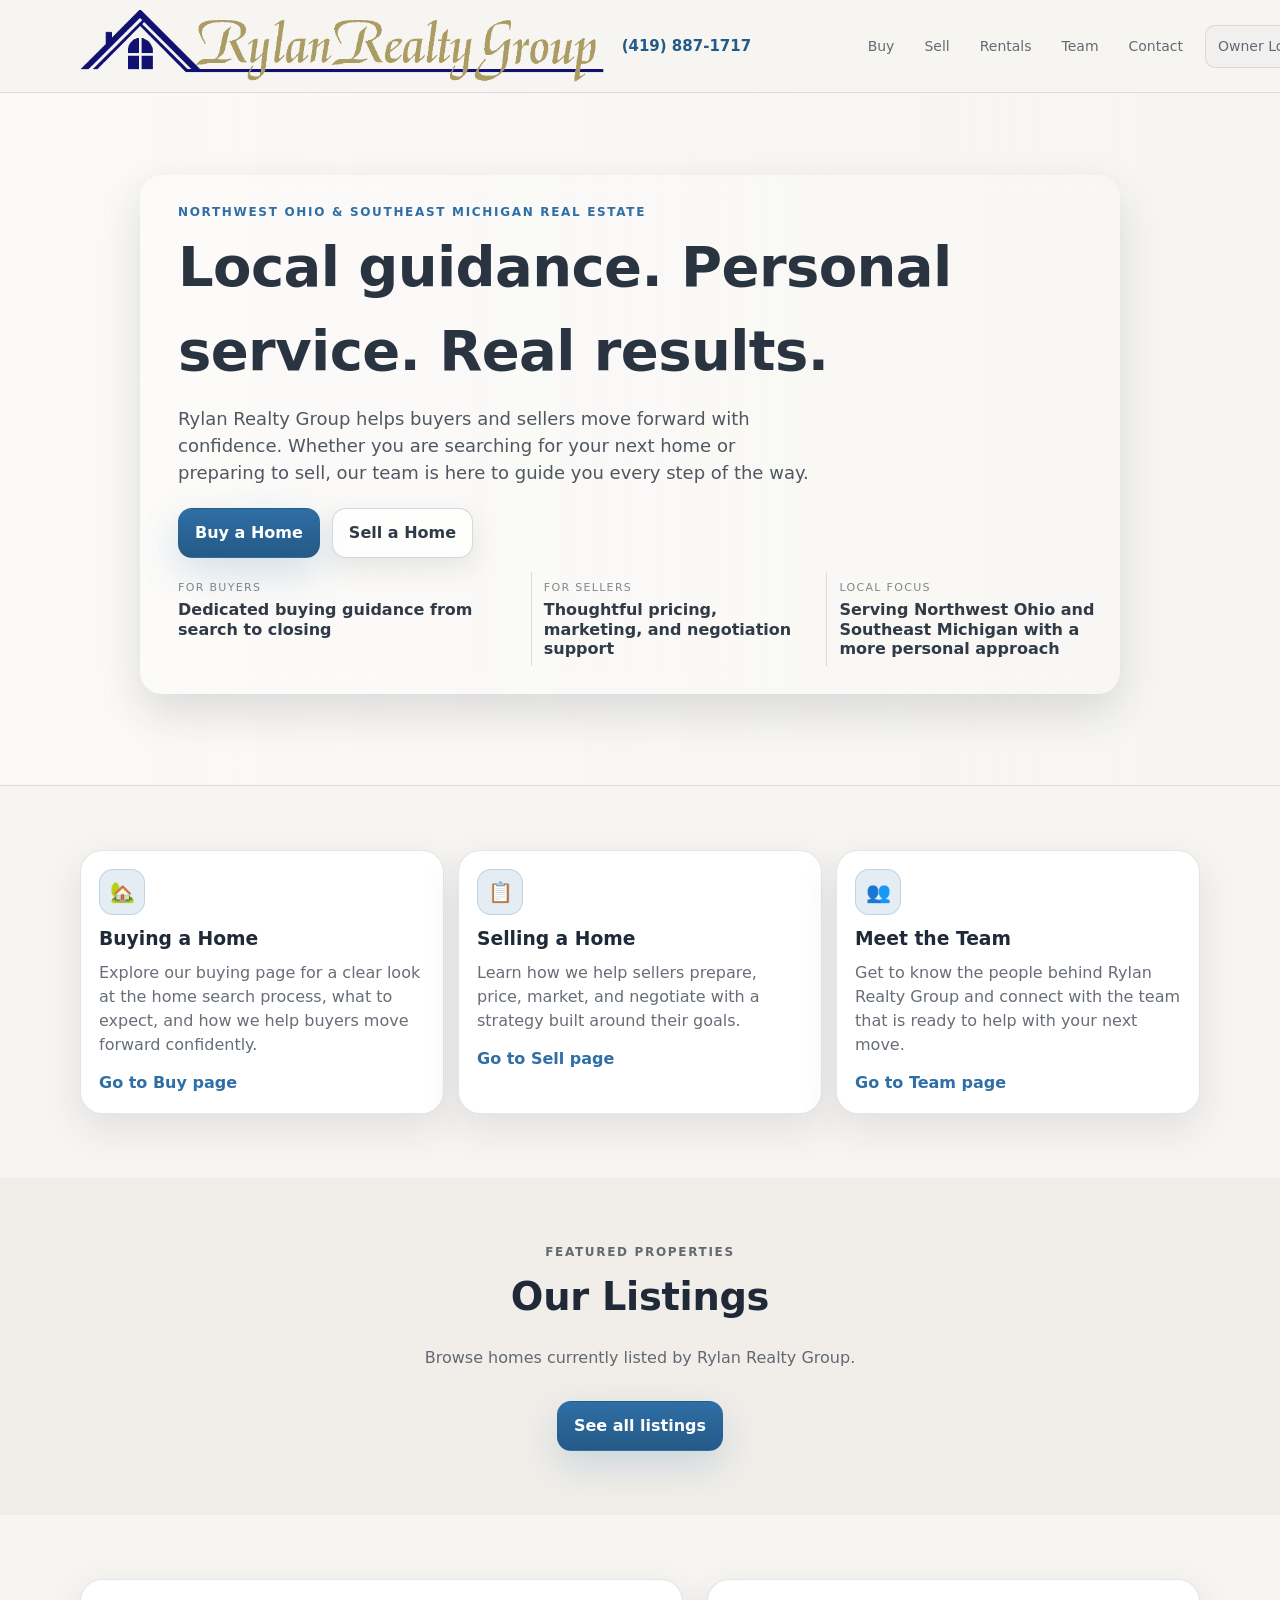
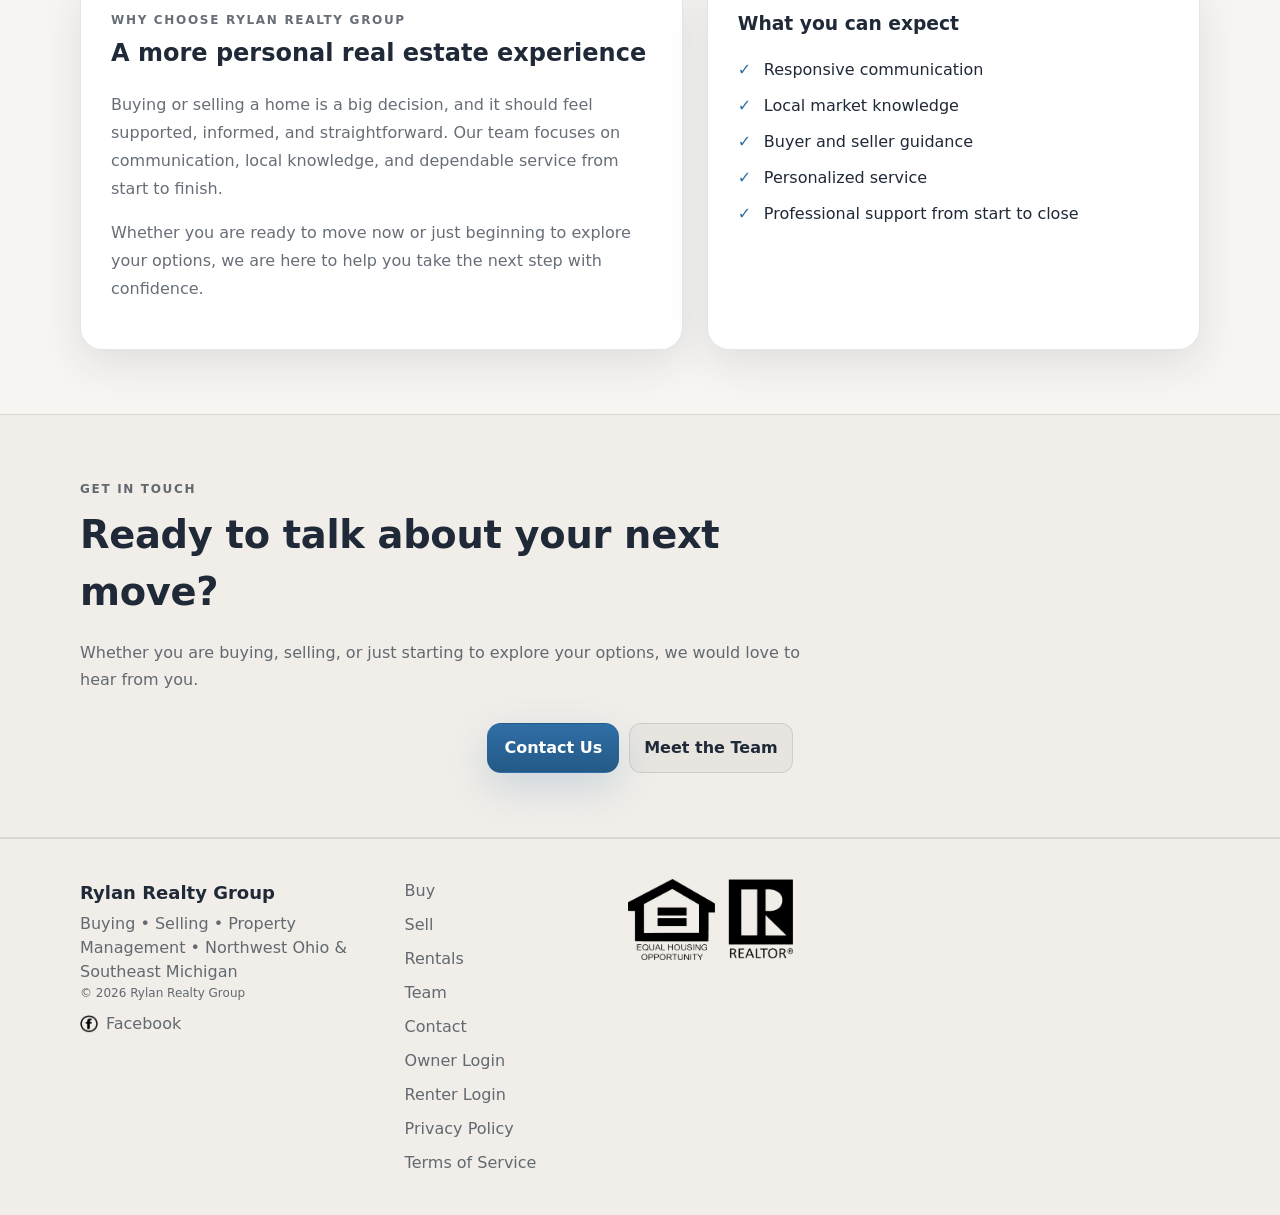
==== index.html @ b9e3d791 "Update index.html" ====
<!DOCTYPE html>
<html lang="en">
<head>
  <meta charset="UTF-8" />
  <meta name="viewport" content="width=device-width, initial-scale=1" />
  <title>Rylan Realty Group</title>
  <meta
  name="description"
  content="Rylan Realty Group helps buyers and sellers across Northwest Ohio and Southeast Michigan with trusted local real estate service."
/>
  <link rel="stylesheet" href="css/styles.css" />
</head>
<body>
  <header class="site-header">
		<div class="container header-inner">
      <a class="brand" href="index.html">
        <img class="brand-logo" src="images/logos/RRG_Logo.png" alt="Rylan Realty Group Logo">
        <div class="header-phone">
          <a href="tel:14198871717">(419) 887-1717</a>
        </div>
      </a>

      <button class="nav-toggle" aria-label="Open menu" aria-expanded="false">
        <span></span>
        <span></span>
        <span></span>
      </button>

      <nav class="site-nav" aria-label="Primary navigation">
        <a href="buy.html" class="nav-link">Buy</a>
        <a href="sell.html" class="nav-link">Sell</a>
        <a href="https://rylan.managebuilding.com/Resident/public/rentals" class="nav-link" target="_blank" rel="noopener">Rentals</a>
        <a href="team.html" class="nav-link">Team</a>
        <a href="contact.html" class="nav-link">Contact</a>
        <a href="https://rylan.managebuilding.com/manager/public/authentication/login?ReturnUrl=%2Fmanager" class="nav-link nav-pill" target="_blank" rel="noopener">Owner Login</a>
        <a href="https://rylan.managebuilding.com/Resident/portal/login" class="nav-link nav-pill" target="_blank" rel="noopener">Tenant Login</a>
      </nav>
    </div>
  </header>

  <main>
    <section class="hero">
      <div class="hero-media"></div>

      <div class="container hero-content">
        <p class="eyebrow">Northwest Ohio & Southeast Michigan Real Estate</p>
        <h1 class="hero-title">Local guidance. Personal service. Real results.</h1>
        <p class="hero-subtitle">
          Rylan Realty Group helps buyers and sellers move forward with confidence.
          Whether you are searching for your next home or preparing to sell, our team
          is here to guide you every step of the way.
        </p>

        <div class="hero-actions">
          <a href="buy.html" class="btn btn-primary">Buy a Home</a>
          <a href="sell.html" class="btn btn-ghost">Sell a Home</a>
        </div>

        <div class="hero-highlights">
          <div class="highlight">
            <div class="highlight-kicker">For Buyers</div>
            <div class="highlight-text">Dedicated buying guidance from search to closing</div>
          </div>

          <div class="highlight">
            <div class="highlight-kicker">For Sellers</div>
            <div class="highlight-text">Thoughtful pricing, marketing, and negotiation support</div>
          </div>

          <div class="highlight">
            <div class="highlight-kicker">Local Focus</div>
            <div class="highlight-text">Serving Northwest Ohio and Southeast Michigan with a more personal approach</div>
          </div>
        </div>
      </div>
    </section>

    <section class="section">
      <div class="container">
        <div class="card-grid card-grid-3 mobile-scroll-row">
          <article class="card">
            <div class="card-icon">🏡</div>
            <h3>Buying a Home</h3>
            <p>
              Explore our buying page for a clear look at the home search process,
              what to expect, and how we help buyers move forward confidently.
            </p>
            <a href="buy.html" class="card-link">Go to Buy page</a>
          </article>

          <article class="card">
            <div class="card-icon">📋</div>
            <h3>Selling a Home</h3>
            <p>
              Learn how we help sellers prepare, price, market, and negotiate with
              a strategy built around their goals.
            </p>
            <a href="sell.html" class="card-link">Go to Sell page</a>
          </article>

          <article class="card">
            <div class="card-icon">👥</div>
            <h3>Meet the Team</h3>
            <p>
              Get to know the people behind Rylan Realty Group and connect with the
              team that is ready to help with your next move.
            </p>
            <a href="team.html" class="card-link">Go to Team page</a>
          </article>
        </div>
      </div>
    </section>

     <section class="our-listings section" id="listings">
    <div class="container">
      <div class="section-heading listings-heading">
        <p class="eyebrow">Featured Properties</p>
        <h2>Our Listings</h2>
        <p class="section-intro">
          Browse homes currently listed by Rylan Realty Group.
        </p>
      </div>

      <div class="idx-listings-shell">
        <script charset="UTF-8"
          type="text/javascript"
          id="idxwidgetsrc-145863"
          src="//rylanrealtygroup.idxbroker.com/idx/widgets/145863">
        </script>
      </div>

      <div class="center">
        <a class="btn btn-primary"
          href="https://rylanrealtygroup.idxbroker.com/i/our-listings"
          target="_blank" rel="noopener">
          See all listings
        </a>
      </div>
    </div>
  </section>

    <section class="section">
      <div class="container">
        <div class="split-section">
          <div class="split-card">
            <p class="eyebrow">Why Choose Rylan Realty Group</p>
            <h2>A more personal real estate experience</h2>
            <p>
              Buying or selling a home is a big decision, and it should feel supported,
              informed, and straightforward. Our team focuses on communication, local
              knowledge, and dependable service from start to finish.
            </p>
            <p>
              Whether you are ready to move now or just beginning to explore your options,
              we are here to help you take the next step with confidence.
            </p>
          </div>

          <div class="split-card">
            <h3>What you can expect</h3>
            <ul class="check-list">
              <li>Responsive communication</li>
              <li>Local market knowledge</li>
              <li>Buyer and seller guidance</li>
              <li>Personalized service</li>
              <li>Professional support from start to close</li>
            </ul>
          </div>
        </div>
      </div>
    </section>

    <section class="section section-alt">
      <div class="container">
        <div class="section-heading">
          <p class="eyebrow">Get in Touch</p>
          <h2>Ready to talk about your next move?</h2>
          <p>
            Whether you are buying, selling, or just starting to explore your options,
            we would love to hear from you.
          </p>
        </div>

        <!--<div class="contact-card"> -->
          <div class="contact-actions">
            <a href="contact.html" class="btn btn-primary">Contact Us</a>
            <a href="team.html" class="btn btn-small">Meet the Team</a>
          </div>
        <!-- </div> -->
      </div>
    </section>
  </main>

   <footer class="site-footer">
    <div class="container footer-grid">
      <div>
        <div class="footer-brand">Rylan Realty Group</div>
        <div class="muted">Buying • Selling • Property Management • Northwest Ohio & Southeast Michigan</div>
        <div class="muted tiny">© <span id="year"></span> Rylan Realty Group</div>

        <a class="footer-social" href="https://www.facebook.com/rylanrealty" target="_blank" rel="noopener" aria-label="Visit us on Facebook">
          <img class="fb-icon" src="images/logos/fbook.png" alt="" aria-hidden="true">Facebook
        </a>
      </div>

      <div class="footer-links">
        <a href="buy.html">Buy</a>
        <a href="sell.html">Sell</a>
        <a href="https://rylan.managebuilding.com/Resident/public/rentals" target="_blank" rel="noopener">Rentals</a>
        <a href="team.html">Team</a>
        <a href="contact.html">Contact</a>
        <a href="https://rylan.managebuilding.com/manager/public/authentication/login?ReturnUrl=%2Fmanager" target="_blank" rel="noopener">Owner Login</a>
        <a href="https://rylan.managebuilding.com/Resident/portal/login" target="_blank" rel="noopener">Renter Login</a>
        <a href="privacy-policy.html">Privacy Policy</a>
        <a href="terms.html">Terms of Service</a>
      </div>

      <div class="footer-logos">
        <img src="images/logos/realtor_equalhousing_logo.png" alt="REALTOR® and Equal Housing Opportunity logos">
      </div>
    </div>
  </footer>

  <script src="js/script.js"></script>
</body>
</html>
---- css/styles.css ----
:root {
  --bg: #F7F5F2;
  --surface: #FFFFFF;
  --surface-2: #F1EEE9;
  --text: #1F2937;
  --muted: rgba(31, 41, 55, 0.68);
  --line: rgba(31, 41, 55, 0.12);

  --accent: #2F6EA6;
  --accent-2: #245A86;

  --shadow: 0 14px 40px rgba(31, 41, 55, 0.10);
  --radius: 16px;
  --radius-lg: 22px;
}

* {
  box-sizing: border-box;
}

html,
body {
  height: 100%;
}

body {
  margin: 0;
  font-family: system-ui, -apple-system, Segoe UI, Roboto, Arial, sans-serif;
  background: var(--bg);
  color: var(--text);
  line-height: 1.5;
  padding-top: 84px;
}

img {
  max-width: 100%;
  display: block;
}

a {
  color: inherit;
  text-decoration: none;
}

.container {
  width: min(1120px, calc(100% - 40px));
  margin: 0 auto;
}

.center {
  display: flex;
  justify-content: center;
  margin-top: 18px;
}

.muted {
  color: var(--muted);
}

.tiny {
  font-size: 12px;
}

/* =========================
   Header
========================= */
.site-header {
  position: fixed;
  top: 0;
  left: 0;
  right: 0;
  z-index: 1500;
  background: rgba(247, 245, 242, 0.92);
  backdrop-filter: blur(10px);
  border-bottom: 1px solid var(--line);
}

.header-inner {
  display: flex;
  align-items: center;
  justify-content: space-between;
  gap: 18px;
  padding: 10px 0;
}

.brand {
  display: flex;
  flex-direction: column;
  align-items: flex-start;
  gap: 6px;
  min-width: 220px;
  flex: 0 0 auto;
}

.brand-logo {
  height: 72px;
  width: auto;
  max-width: 100%;
  object-fit: contain;
}

.header-phone {
  font-size: 15px;
  font-weight: 800;
  line-height: 1.1;
}

.header-phone a {
  color: var(--accent-2);
  text-decoration: none;
  white-space: nowrap;
}

.header-phone a:hover {
  text-decoration: underline;
}

.site-nav {
  margin-left: auto;
  display: flex;
  align-items: center;
  justify-content: flex-end;
  gap: 14px;
  flex: 1 1 auto;
}

.nav-link {
  font-size: 14px;
  color: var(--muted);
  padding: 10px 8px;
  border-radius: 10px;
  transition: background 140ms ease, color 140ms ease, border-color 140ms ease;
  white-space: nowrap;
}

.nav-link:hover {
  background: rgba(31, 41, 55, 0.06);
  color: var(--text);
}

.nav-link.is-active {
  color: var(--text);
  background: rgba(31, 41, 55, 0.06);
}

.nav-pill {
  border: 1px solid var(--line);
  padding: 10px 12px;
  background: rgba(31, 41, 55, 0.02);
}

.nav-pill:hover {
  border-color: rgba(31, 41, 55, 0.18);
}

.nav-toggle {
  display: none;
  width: 42px;
  height: 42px;
  border: none;
  border-radius: 10px;
  background: rgba(31, 41, 55, 0.06);
  cursor: pointer;
  align-items: center;
  justify-content: center;
  flex-direction: column;
  gap: 4px;
  transition: background 0.15s ease;
  flex: 0 0 auto;
}

.nav-toggle:hover {
  background: rgba(31, 41, 55, 0.10);
}

.nav-toggle span {
  width: 18px;
  height: 2px;
  background: var(--text);
  border-radius: 2px;
  display: block;
  transition: transform 0.25s ease, opacity 0.2s ease;
}

.nav-toggle.active span:nth-child(1) {
  transform: translateY(6px) rotate(45deg);
}

.nav-toggle.active span:nth-child(2) {
  opacity: 0;
}

.nav-toggle.active span:nth-child(3) {
  transform: translateY(-6px) rotate(-45deg);
}

/* =========================
   Hero - Home
========================= */
.hero {
  position: relative;
  min-height: 78vh;
  display: grid;
  place-items: center;
  overflow: hidden;
  border-bottom: 1px solid var(--line);
}

.hero-media {
  position: absolute;
  inset: 0;
  background:
    linear-gradient(
      90deg,
      rgba(247, 245, 242, 0.65) 0%,
      rgba(247, 245, 242, 0.35) 40%,
      rgba(247, 245, 242, 0.12) 75%,
      rgba(247, 245, 242, 0.06) 100%
    ),
    url("../images/misc/hero-home.jpg");
  background-size: cover;
  background-position: center;
  transform: scale(1.02);
  filter: saturate(1) contrast(1.06);
}

.hero-content {
  position: relative;
  width: min(980px, 100%);
  padding: 72px 0;
}

.hero-content::before {
  content: "";
  position: absolute;
  left: -10px;
  top: 44px;
  bottom: 44px;
  width: min(980px, 92vw);
  border-radius: 22px;
  background: linear-gradient(
    90deg,
    rgba(255, 255, 255, 0.32) 0%,
    rgba(255, 255, 255, 0.25) 55%,
    rgba(255, 255, 255, 0.18) 100%
  );
  box-shadow: 0 18px 44px rgba(31, 41, 55, 0.14);
  backdrop-filter: blur(10px);
  z-index: 0;
}

.hero-content > * {
  position: relative;
  z-index: 1;
  padding-left: 28px;
  padding-right: 18px;
}

.hero-title {
  margin: 0 0 12px;
  letter-spacing: -0.6px;
  font-size: clamp(34px, 4.4vw, 56px);
  color: rgba(31, 41, 55, 0.95);
}

.hero-subtitle {
  margin: 0 0 22px;
  color: rgba(31, 41, 55, 0.78);
  font-size: 18px;
  max-width: 60ch;
}

.hero-actions {
  display: flex;
  gap: 12px;
  flex-wrap: wrap;
  margin-bottom: 14px;
}

.hero-highlights {
  display: grid;
  grid-template-columns: 1.2fr 1fr 1fr;
  gap: 10px;
  margin-top: 10px;
  padding-left: 28px;
  padding-right: 18px;
}

.highlight {
  padding: 8px 0;
  border-left: 1px solid rgba(31, 41, 55, 0.14);
  padding-left: 12px;
}

.hero-highlights .highlight:first-child {
  border-left: none;
  padding-left: 0;
}

.highlight-kicker {
  font-size: 11px;
  color: rgba(31, 41, 55, 0.55);
  text-transform: uppercase;
  letter-spacing: 0.12em;
  margin-bottom: 4px;
}

.highlight-text {
  font-weight: 800;
  color: rgba(31, 41, 55, 0.92);
  line-height: 1.2;
  white-space: normal;
  word-break: break-word;
}

/* =========================
   Sections
========================= */
.section {
  padding: 64px 0;
}

.section-alt {
  background: var(--surface-2);
  border-top: 1px solid var(--line);
  border-bottom: 1px solid var(--line);
}

.section-head,
.section-heading {
  display: grid;
  gap: 6px;
  margin-bottom: 22px;
}

.section-head h2,
.section-heading h2 {
  margin: 0;
  font-size: 28px;
  letter-spacing: -0.3px;
}

.section-head p,
.section-heading p {
  margin: 0;
  color: var(--muted);
}

.eyebrow {
  margin: 0 0 4px;
  font-size: 12px;
  font-weight: 800;
  letter-spacing: 0.14em;
  text-transform: uppercase;
  color: var(--accent);
}

/* =========================
   Buttons
========================= */
.btn {
  display: inline-flex;
  align-items: center;
  justify-content: center;
  gap: 10px;
  padding: 12px 16px;
  border-radius: 14px;
  border: 1px solid transparent;
  font-weight: 650;
  cursor: pointer;
  transition: transform 140ms ease, background 140ms ease, border-color 140ms ease;
}

.btn:hover {
  transform: translateY(-1px);
}

.btn-primary {
  background: linear-gradient(180deg, var(--accent), var(--accent-2));
  color: #fff;
  box-shadow: 0 14px 40px rgba(47, 110, 166, 0.20);
}

.btn-ghost {
  background: rgba(255, 255, 255, 0.72);
  border: 1px solid rgba(31, 41, 55, 0.18);
  color: rgba(31, 41, 55, 0.92);
  box-shadow: 0 10px 28px rgba(31, 41, 55, 0.10);
  backdrop-filter: blur(6px);
}

.btn-ghost:hover {
  background: rgba(255, 255, 255, 0.86);
  border-color: rgba(31, 41, 55, 0.22);
}

.btn-small {
  padding: 10px 14px;
  border-radius: 12px;
  background: rgba(31, 41, 55, 0.04);
  border: 1px solid var(--line);
  color: var(--text);
}

.btn-small:hover {
  background: rgba(31, 41, 55, 0.06);
}

.btn-icon img {
  width: 18px;
  height: 18px;
}

/* =========================
   Common Surfaces
========================= */
.card,
.tile,
.contact-card,
.page-hero-card,
.info-card,
.split-card,
.faq-card,
.cta-card,
.contact-panel,
.team-card-large,
.team-row,
.testimonial {
  background: var(--surface);
  border: 1px solid var(--line);
  box-shadow: var(--shadow);
  border-radius: var(--radius-lg);
}

.card,
.contact-card {
  padding: 18px;
}

.tile {
  overflow: hidden;
}

/* =========================
   Standard Cards
========================= */
.card-grid {
  display: grid;
  grid-template-columns: repeat(3, minmax(0, 1fr));
  gap: 14px;
}

.card-grid-3 {
  grid-template-columns: repeat(3, minmax(0, 1fr));
}

.card-icon {
  width: 46px;
  height: 46px;
  display: grid;
  place-items: center;
  border-radius: 14px;
  background: rgba(47, 110, 166, 0.12);
  border: 1px solid rgba(47, 110, 166, 0.20);
  margin-bottom: 10px;
  font-size: 20px;
}

.card h3 {
  margin: 0 0 8px;
}

.card p {
  margin: 0 0 14px;
  color: var(--muted);
}

.card-link {
  color: var(--accent);
  font-weight: 700;
}

/* =========================
   Testimonials
========================= */
.testimonial-grid {
  display: grid;
  grid-template-columns: repeat(3, minmax(0, 1fr));
  gap: 14px;
}

.testimonial {
  padding: 16px;
}

.testimonial-stars {
  font-weight: 800;
  letter-spacing: 1px;
  color: var(--accent);
  margin-bottom: 8px;
}

.testimonial-quote {
  margin: 0 0 12px;
  font-size: 15px;
  color: var(--text);
  line-height: 1.55;
}

.testimonial-meta {
  display: grid;
  gap: 2px;
}

.testimonial-name {
  font-weight: 750;
}

.testimonial-muted {
  color: var(--muted);
  font-size: 13px;
}

.zillow-links {
  display: flex;
  gap: 12px;
  flex-wrap: wrap;
  justify-content: center;
}

/* =========================
   Listings Section
========================= */
.our-listings {
  background: var(--surface-2);
}

.listings-heading {
  text-align: center;
  max-width: 760px;
  margin: 0 auto 2rem;
}

.listings-heading .section-intro {
  color: var(--muted);
}

.idx-listings-shell {
  padding: 0;
  margin: 0;
  background: transparent;
  border: 0;
  box-shadow: none;
}

.our-listings .center {
  margin-top: 22px;
}

/* =========================
   Inner Page Hero
========================= */
.page-hero {
  padding: 72px 0 56px;
  background:
    radial-gradient(circle at top left, rgba(47, 110, 166, 0.10), transparent 38%),
    linear-gradient(180deg, #ffffff 0%, #f7f5f2 100%);
  border-bottom: 1px solid var(--line);
}

.page-hero-inner {
  max-width: 760px;
}

.page-hero-grid {
  display: grid;
  grid-template-columns: 1.5fr 1fr;
  gap: 28px;
  align-items: center;
}

.page-hero-copy h1,
.page-hero h1 {
  margin: 0 0 18px;
  font-size: clamp(2rem, 4vw, 3.3rem);
  line-height: 1.08;
  color: var(--text);
  letter-spacing: -0.5px;
}

.page-intro,
.page-hero p {
  margin: 0;
  max-width: 700px;
  color: var(--muted);
  font-size: 1.05rem;
  line-height: 1.75;
}

.page-hero-card {
  padding: 28px;
}

.page-hero-card h2 {
  margin-top: 0;
  margin-bottom: 12px;
}

/* =========================
   Shared Content Blocks
========================= */
.check-list {
  list-style: none;
  padding: 0;
  margin: 20px 0 0;
}

.check-list li {
  position: relative;
  padding-left: 26px;
  margin-bottom: 12px;
  color: var(--text);
}

.check-list li::before {
  content: "✓";
  position: absolute;
  left: 0;
  top: 0;
  color: var(--accent);
  font-weight: 700;
}

.section-heading {
  max-width: 760px;
  margin-bottom: 30px;
}

.section-heading h2 {
  margin: 0 0 12px;
  font-size: clamp(1.75rem, 3vw, 2.4rem);
}

.section-heading p {
  margin: 0;
  color: var(--muted);
  line-height: 1.7;
}

.info-grid.four-up {
  display: grid;
  grid-template-columns: repeat(4, 1fr);
  gap: 22px;
}

.info-card {
  padding: 26px 22px;
}

.info-number {
  width: 42px;
  height: 42px;
  border-radius: 999px;
  display: inline-flex;
  align-items: center;
  justify-content: center;
  margin-bottom: 14px;
  background: rgba(47, 110, 166, 0.10);
  color: var(--accent);
  font-weight: 700;
}

.info-card h3 {
  margin: 0 0 10px;
}

.info-card p {
  margin: 0;
  color: var(--muted);
  line-height: 1.7;
}

.split-section {
  display: grid;
  grid-template-columns: 1.1fr 0.9fr;
  gap: 24px;
}

.split-card {
  padding: 30px;
}

.split-card h2,
.split-card h3 {
  margin-top: 0;
}

.split-card p {
  color: var(--muted);
  line-height: 1.75;
}

.faq-grid {
  display: grid;
  grid-template-columns: repeat(3, 1fr);
  gap: 22px;
}

.faq-card {
  padding: 24px;
}

.faq-card h3 {
  margin-top: 0;
  margin-bottom: 10px;
}

.faq-card p {
  margin: 0;
  color: var(--muted);
  line-height: 1.7;
}

.cta-section {
  padding: 64px 0;
}

.cta-card {
  padding: 32px 40px;
  display: flex;
  align-items: center;
  justify-content: space-between;
  gap: 20px;
  max-width: 960px;
  margin: 0 auto;
}

.cta-card h2 {
  margin: 0 0 10px;
}

.cta-card p {
  margin: 0;
  color: var(--muted);
  line-height: 1.7;
}

/* =========================
   Team
========================= */
.team-list {
  display: grid;
  gap: 14px;
}

.team-row {
  display: grid;
  grid-template-columns: 140px 1fr;
  gap: 14px;
  overflow: hidden;
}

.team-photo {
  height: 140px;
  background-size: cover;
  background-position: center;
}

.team-info {
  padding: 16px;
  display: grid;
  align-content: center;
  gap: 6px;
}

.team-name {
  margin: 0;
  font-size: 18px;
}

.team-role {
  color: var(--muted);
  font-size: 14px;
}

.team-actions {
  display: flex;
  gap: 10px;
  flex-wrap: wrap;
  margin-top: 8px;
}

/* Team Page */
.team-page-grid {
  display: grid;
  gap: 18px;
}

.team-card-large {
  display: grid;
  grid-template-columns: 280px 1fr;
  gap: 0;
  overflow: hidden;
}

.team-card-photo {
  min-height: 320px;
  background-size: cover;
  background-position: center;
}

.team-card-content {
  padding: 24px;
  display: grid;
  align-content: center;
  gap: 10px;
}

.team-card-name {
  margin: 0;
  font-size: 28px;
  letter-spacing: -0.3px;
}

.team-card-role {
  color: var(--accent);
  font-weight: 700;
}

.team-card-bio {
  color: var(--muted);
  max-width: 65ch;
}

.team-card-actions {
  display: flex;
  gap: 10px;
  flex-wrap: wrap;
  margin-top: 8px;
}

.team-extra-grid {
  display: grid;
  grid-template-columns: repeat(2, minmax(0, 1fr));
  gap: 14px;
  margin-top: 14px;
}

/* =========================
   Contact
========================= */
.contact-grid {
  display: grid;
  grid-template-columns: 1.2fr 0.8fr;
  gap: 14px;
}

label {
  display: grid;
  gap: 6px;
  margin-bottom: 12px;
  color: var(--muted);
}

input,
textarea {
  width: 100%;
  border-radius: 14px;
  border: 1px solid var(--line);
  background: rgba(31, 41, 55, 0.03);
  color: var(--text);
  padding: 12px;
  outline: none;
  font: inherit;
}

input:focus,
textarea:focus {
  border-color: rgba(47, 110, 166, 0.55);
}

.office {
  margin-top: 16px;
  padding-top: 12px;
  border-top: 1px solid var(--line);
}

.office-grid {
  display: grid;
  grid-template-columns: 1fr 1fr;
  gap: 14px;
  margin-top: 12px;
}

.office-mini {
  border: 1px solid var(--line);
  border-radius: 14px;
  padding: 14px;
  background: rgba(31, 41, 55, 0.02);
}

.contact-actions {
  display: flex;
  gap: 10px;
  flex-wrap: wrap;
  justify-content: center;
  margin-top: 14px;
}

.contact-card {
  text-align: center;
}

/* Contact Page */
.contact-page-grid {
  display: grid;
  grid-template-columns: 1.05fr 0.95fr;
  gap: 18px;
}

.contact-panel {
  padding: 20px;
}

.contact-panel h3 {
  margin-top: 0;
}

.contact-methods {
  display: grid;
  gap: 12px;
  margin-top: 14px;
}

.contact-method {
  padding: 14px;
  border: 1px solid var(--line);
  border-radius: 14px;
  background: rgba(31, 41, 55, 0.02);
}

.contact-method strong {
  display: block;
  margin-bottom: 4px;
}

.hours-list {
  display: grid;
  gap: 8px;
  margin-top: 12px;
}

.contact-form-note {
  margin-top: 10px;
}

/* Office cards with map */
.office-mini.office-with-map {
  display: grid;
  grid-template-columns: 1fr 250px;
  gap: 18px;
  align-items: start;
}

.office-copy {
  display: flex;
  flex-direction: column;
  gap: 6px;
}

.office-map {
  width: 100%;
  height: 160px;
  border: 1px solid var(--line);
  border-radius: 16px;
  overflow: hidden;
  background: rgba(31, 41, 55, 0.03);
}

.office-map iframe {
  width: 100%;
  height: 100%;
  border: 0;
  display: block;
}

/* =========================
   Footer
========================= */
.site-footer {
  padding: 40px 0;
  background: var(--surface-2);
  border-top: 1px solid var(--line);
}

.footer-grid {
  display: grid;
  grid-template-columns: 1.6fr 1fr 1fr 0.9fr 0.95fr;
  gap: 24px;
  align-items: start;
}

.footer-brand {
  font-size: 18px;
  font-weight: 800;
  margin-bottom: 6px;
}

.footer-links {
  display: grid;
  gap: 10px;
  color: var(--muted);
}

.footer-links a:hover {
  color: var(--text);
}

.footer-legal {
  display: grid;
  gap: 10px;
}

.footer-legal a {
  font-size: 13px;
}

.footer-social {
  display: inline-flex;
  align-items: center;
  gap: 8px;
  margin-top: 10px;
  color: var(--muted);
}

.footer-social:hover {
  color: var(--text);
}

.fb-icon {
  width: 18px;
  height: 18px;
}

.footer-logos {
  display: flex;
  align-items: flex-start;
  justify-content: center;
}

.footer-logos img {
  width: 165px;
  height: auto;
  display: block;
}

/* =========================
   Mobile Swipe Rows
========================= */
.mobile-scroll-row {
  min-width: 0;
}

@media (max-width: 720px) {
  .mobile-scroll-row {
    display: flex !important;
    gap: 14px !important;
    overflow-x: auto;
    overflow-y: hidden;
    padding: 4px 2px 10px;
    scroll-snap-type: x mandatory;
    -webkit-overflow-scrolling: touch;
  }

  .mobile-scroll-row > * {
    flex: 0 0 86%;
    min-width: 86%;
    scroll-snap-align: start;
  }

  .mobile-scroll-row::-webkit-scrollbar {
    height: 8px;
  }

  .mobile-scroll-row::-webkit-scrollbar-thumb {
    background: rgba(31, 41, 55, 0.18);
    border-radius: 999px;
  }

  .mobile-scroll-row .team-row {
    grid-template-columns: 1fr;
  }

  .mobile-scroll-row .team-photo {
    height: 220px;
  }
}

/* =========================
   Responsive
========================= */
@media (max-width: 1000px) {
  .page-hero-grid,
  .split-section,
  .info-grid.four-up,
  .faq-grid {
    grid-template-columns: 1fr 1fr;
  }

  .cta-card {
    flex-direction: column;
    align-items: flex-start;
  }
}

@media (max-width: 980px) {
  .card-grid,
  .card-grid-3,
  .testimonial-grid,
  .office-grid,
  .team-extra-grid,
  .team-card-large,
  .contact-page-grid,
  .contact-grid {
    grid-template-columns: 1fr;
  }
}

@media (max-width: 860px) {
  body {
    padding-top: 96px;
  }

  .header-inner {
    padding: 10px 0;
    gap: 10px;
  }

  .brand {
    min-width: 0;
    max-width: calc(100% - 60px);
    gap: 4px;
  }

  .brand-logo {
    height: 54px;
    max-width: 240px;
  }

  .header-phone {
    font-size: 13px;
    max-width: 100%;
  }

  .header-phone a {
    display: inline-block;
    max-width: 100%;
    overflow: hidden;
    text-overflow: ellipsis;
    white-space: nowrap;
  }

  .nav-toggle {
    display: inline-flex;
  }

  .site-nav {
    position: fixed;
    top: 96px;
    left: 12px;
    right: 12px;
    display: none;
    flex-direction: column;
    gap: 8px;
    padding: 14px;
    border-radius: 18px;
    border: 1px solid var(--line);
    background: rgba(247, 245, 242, 0.98);
    box-shadow: 0 22px 60px rgba(31, 41, 55, 0.18);
    max-height: calc(100vh - 120px);
    overflow: auto;
    z-index: 4000;
  }

  .site-nav.open {
    display: flex;
  }

  .nav-link,
  .nav-pill {
    width: 100%;
    white-space: normal;
  }

  .nav-link {
    padding: 12px;
  }
}

@media (max-width: 720px) {
  .hero-content {
    padding: 36px 0 48px;
  }

  .hero-content::before {
    left: -6px;
    right: -6px;
    width: auto;
    top: 20px;
    bottom: 20px;
    border-radius: 20px;
  }

  .hero-highlights {
    grid-template-columns: 1fr;
    padding-left: 28px;
    padding-right: 18px;
  }

  .highlight {
    border-left: none;
    padding-left: 0;
    padding-top: 10px;
    border-top: 1px solid rgba(31, 41, 55, 0.14);
  }

  .hero-highlights .highlight:first-child {
    border-top: none;
    padding-top: 0;
  }

  .team-card-photo {
    min-height: 260px;
  }

  .team-card-content {
    padding: 18px;
  }

  .office-mini.office-with-map {
    grid-template-columns: 1fr;
  }

  .office-map {
    height: 220px;
  }

  .footer-grid {
    grid-template-columns: 1fr;
    gap: 26px;
  }

  .footer-links {
    grid-template-columns: 1fr 1fr;
    gap: 12px 20px;
  }

  .footer-legal {
    display: flex;
    justify-content: center;
    gap: 20px;
    flex-wrap: wrap;
    margin-top: 4px;
  }

  .footer-logos {
    justify-content: center;
    margin-top: 6px;
  }

  .footer-logos img {
    width: 130px;
  }
}

@media (max-width: 700px) {
  .page-hero,
  .section {
    padding-top: 56px;
    padding-bottom: 40px;
  }

  .page-hero-grid,
  .split-section,
  .info-grid.four-up,
  .faq-grid {
    grid-template-columns: 1fr;
  }

  .page-hero-card,
  .info-card,
  .split-card,
  .faq-card,
  .cta-card {
    padding: 22px;
  }
}

@media (max-width: 640px) {
  .listings-heading {
    margin-bottom: 1.5rem;
  }
}

@media (max-width: 420px) {
  .brand-logo {
    max-width: 210px;
  }
}

.form-status {
  margin-top: 14px;
  font-size: 0.95rem;
  line-height: 1.5;
}

.form-status.is-success {
  color: #166534;
}

.form-status.is-error {
  color: #b91c1c;
}
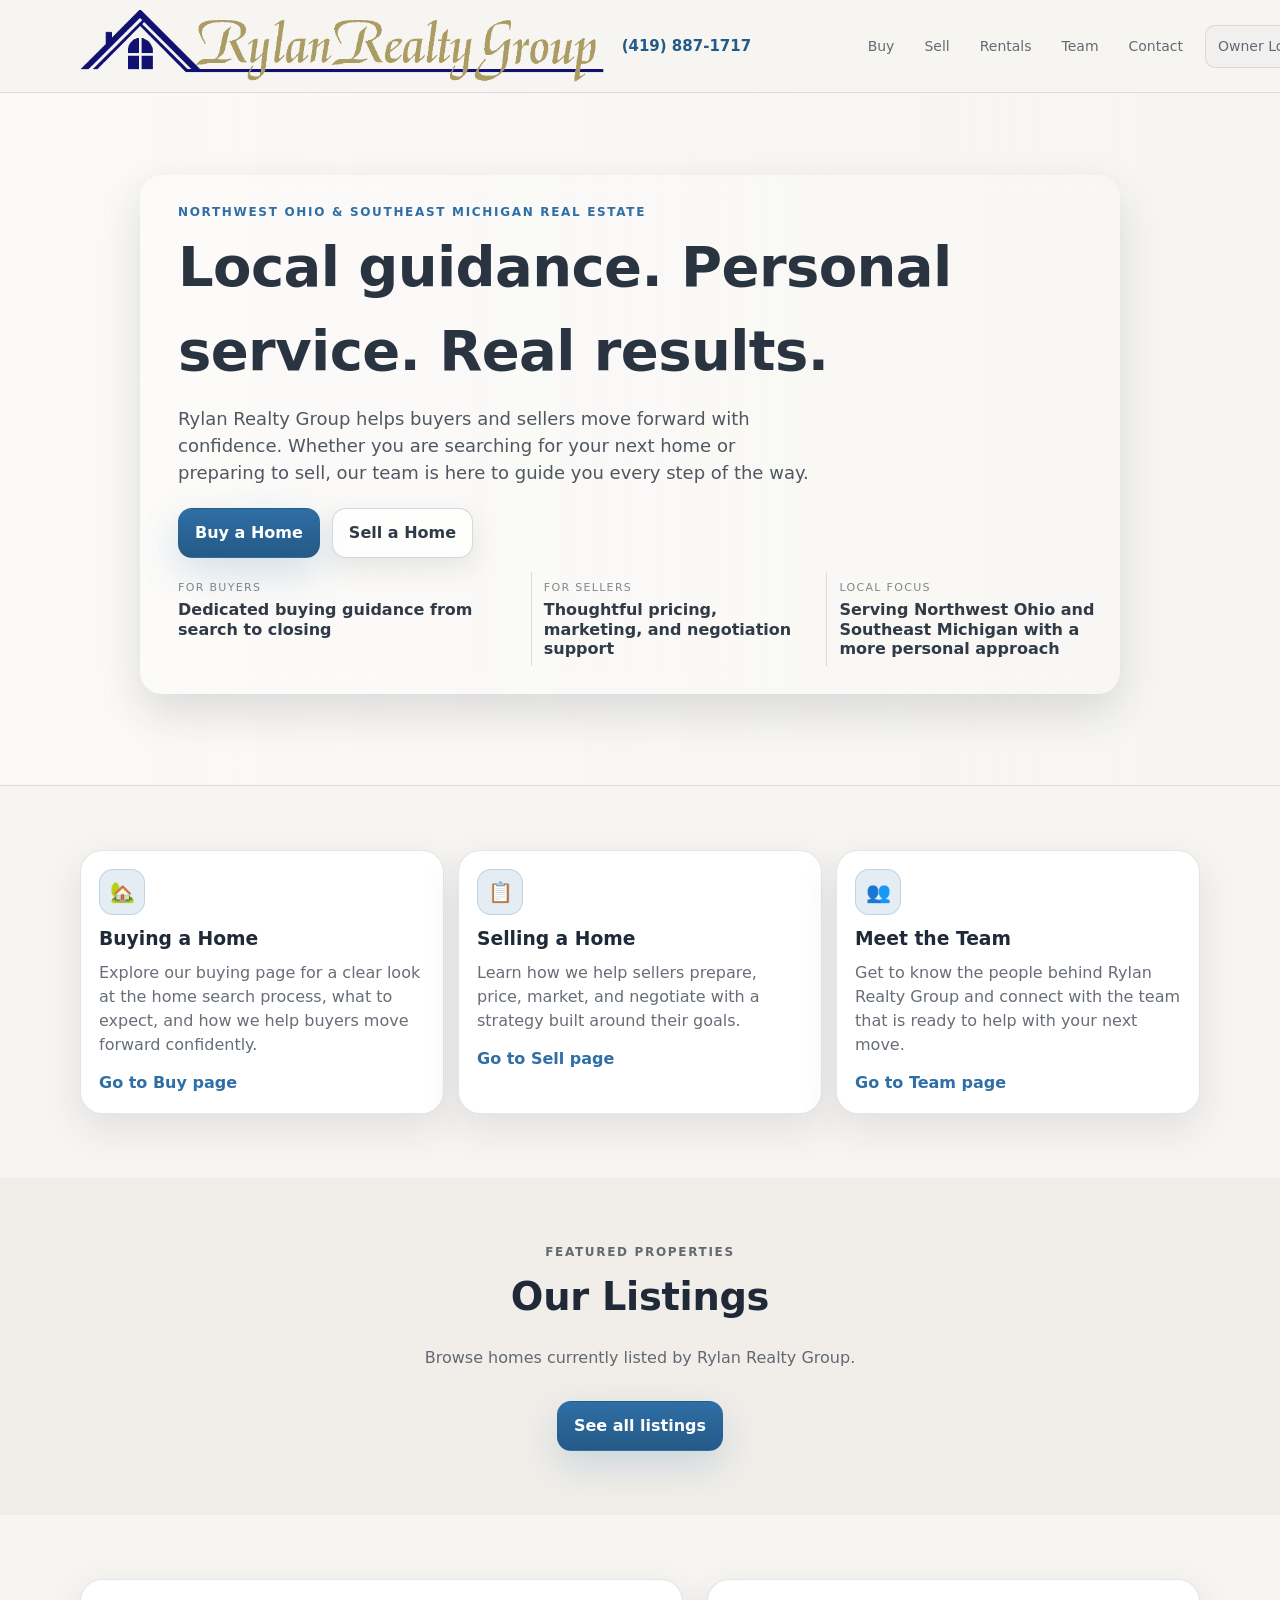
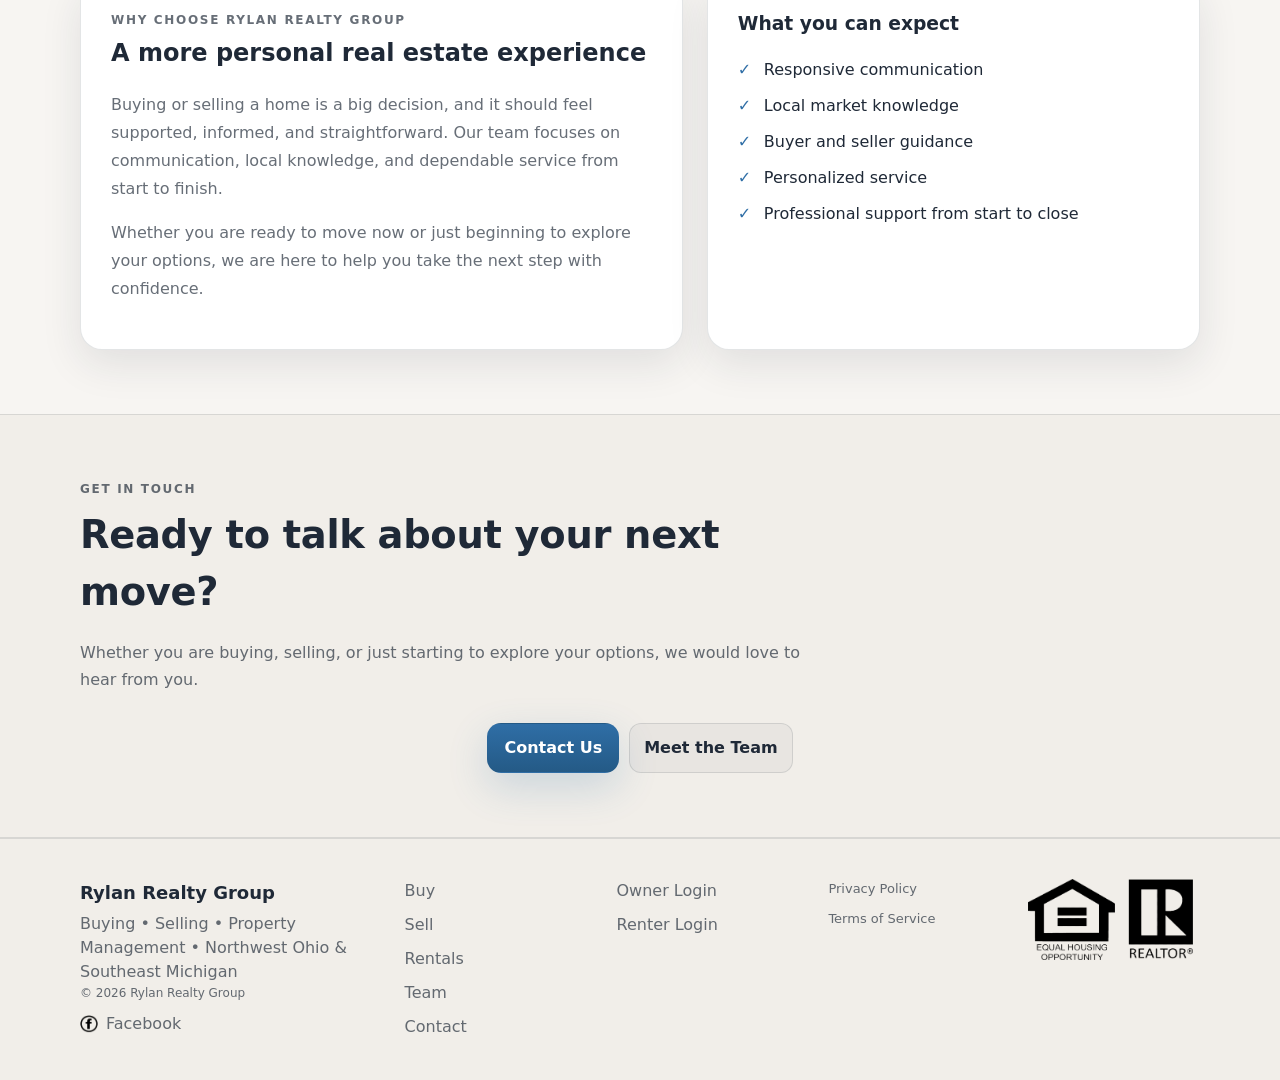
==== commit f8c659d5: "Update index.html" ====
--- a/index.html
+++ b/index.html
@@ -191,16 +191,15 @@
     </section>
   </main>
 
-   <footer class="site-footer">
+  <footer class="site-footer">
     <div class="container footer-grid">
       <div>
-        <div class="footer-brand">Rylan Realty Group</div>
+        <div class="footer-brand">Rylan Realty Group</div>        
         <div class="muted">Buying • Selling • Property Management • Northwest Ohio & Southeast Michigan</div>
         <div class="muted tiny">© <span id="year"></span> Rylan Realty Group</div>
 
         <a class="footer-social" href="https://www.facebook.com/rylanrealty" target="_blank" rel="noopener" aria-label="Visit us on Facebook">
-          <img class="fb-icon" src="images/logos/fbook.png" alt="" aria-hidden="true">Facebook
-        </a>
+          <img class="fb-icon" src="images/logos/fbook.png" alt="" aria-hidden="true">Facebook</a>
       </div>
 
       <div class="footer-links">
@@ -209,8 +208,14 @@
         <a href="https://rylan.managebuilding.com/Resident/public/rentals" target="_blank" rel="noopener">Rentals</a>
         <a href="team.html">Team</a>
         <a href="contact.html">Contact</a>
+      </div>
+
+      <div class="footer-links">
         <a href="https://rylan.managebuilding.com/manager/public/authentication/login?ReturnUrl=%2Fmanager" target="_blank" rel="noopener">Owner Login</a>
         <a href="https://rylan.managebuilding.com/Resident/portal/login" target="_blank" rel="noopener">Renter Login</a>
+      </div>
+
+      <div class="footer-links footer-legal">
         <a href="privacy-policy.html">Privacy Policy</a>
         <a href="terms.html">Terms of Service</a>
       </div>
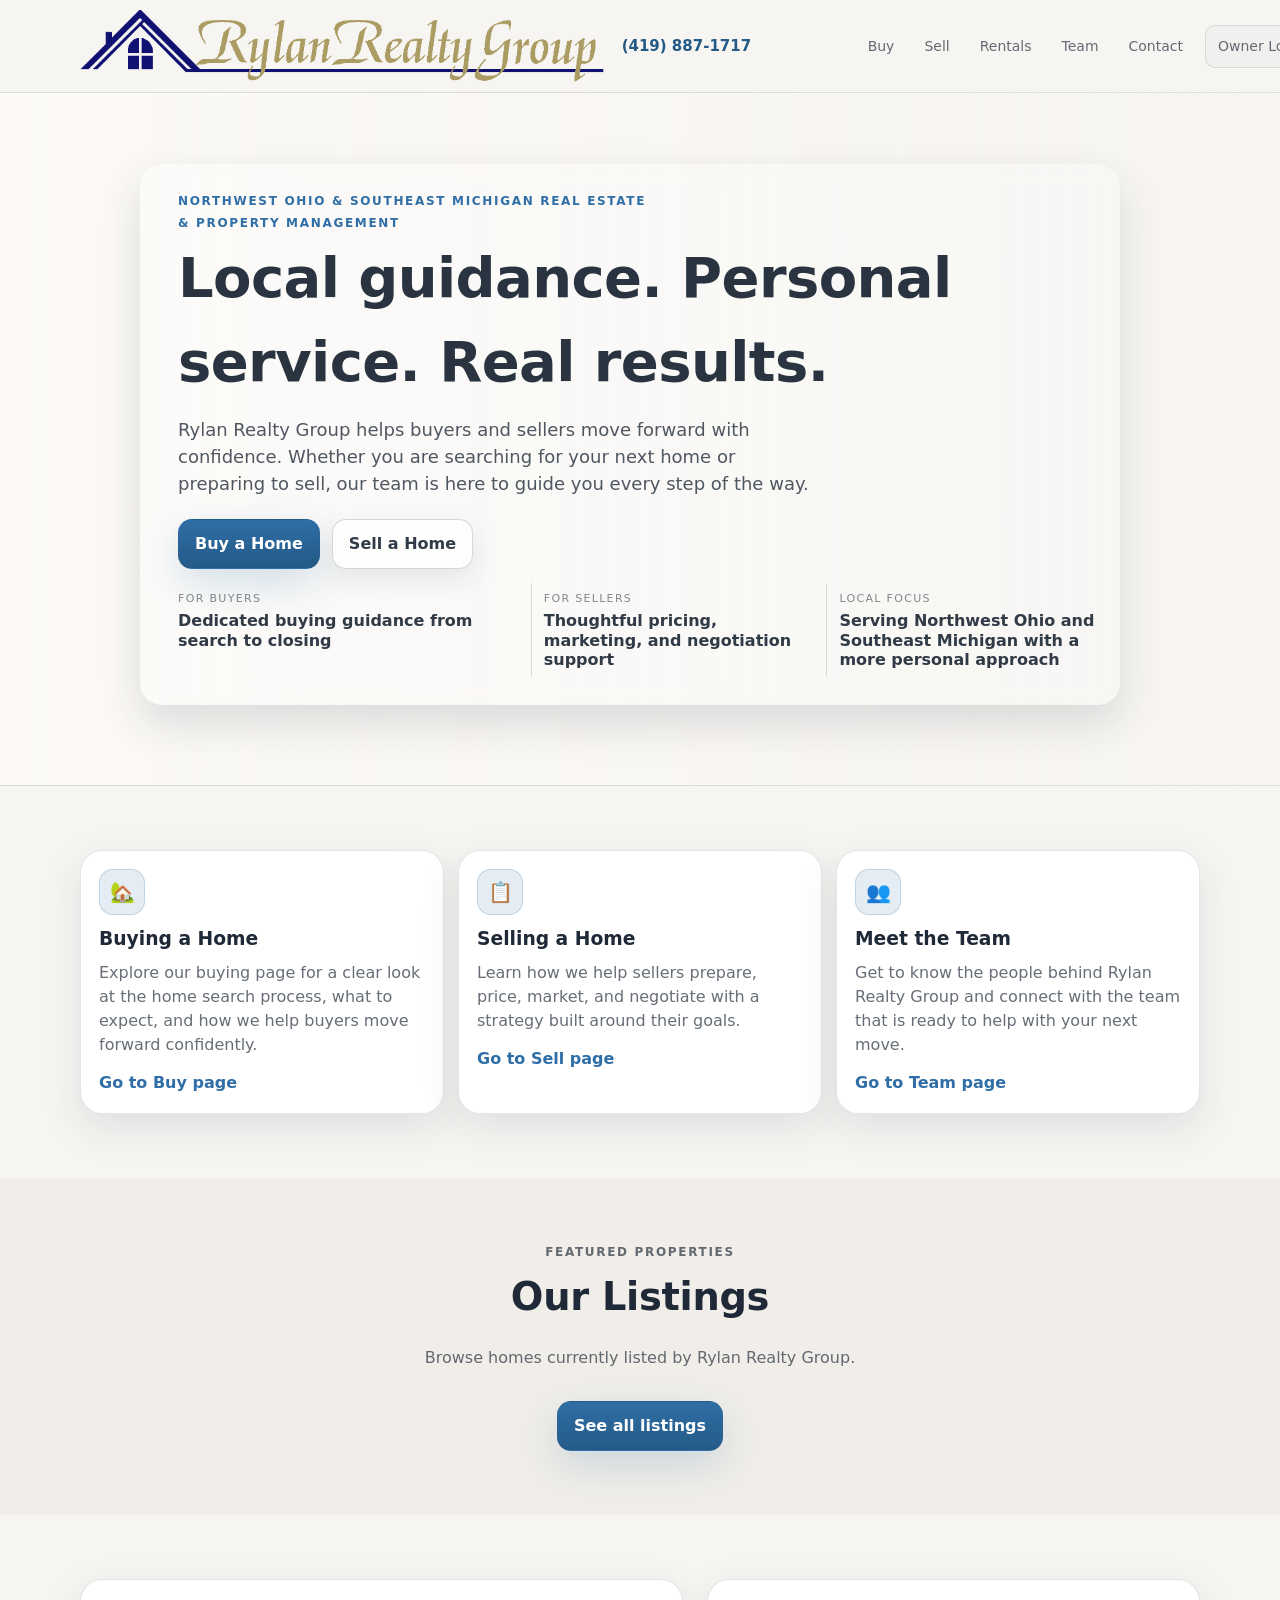
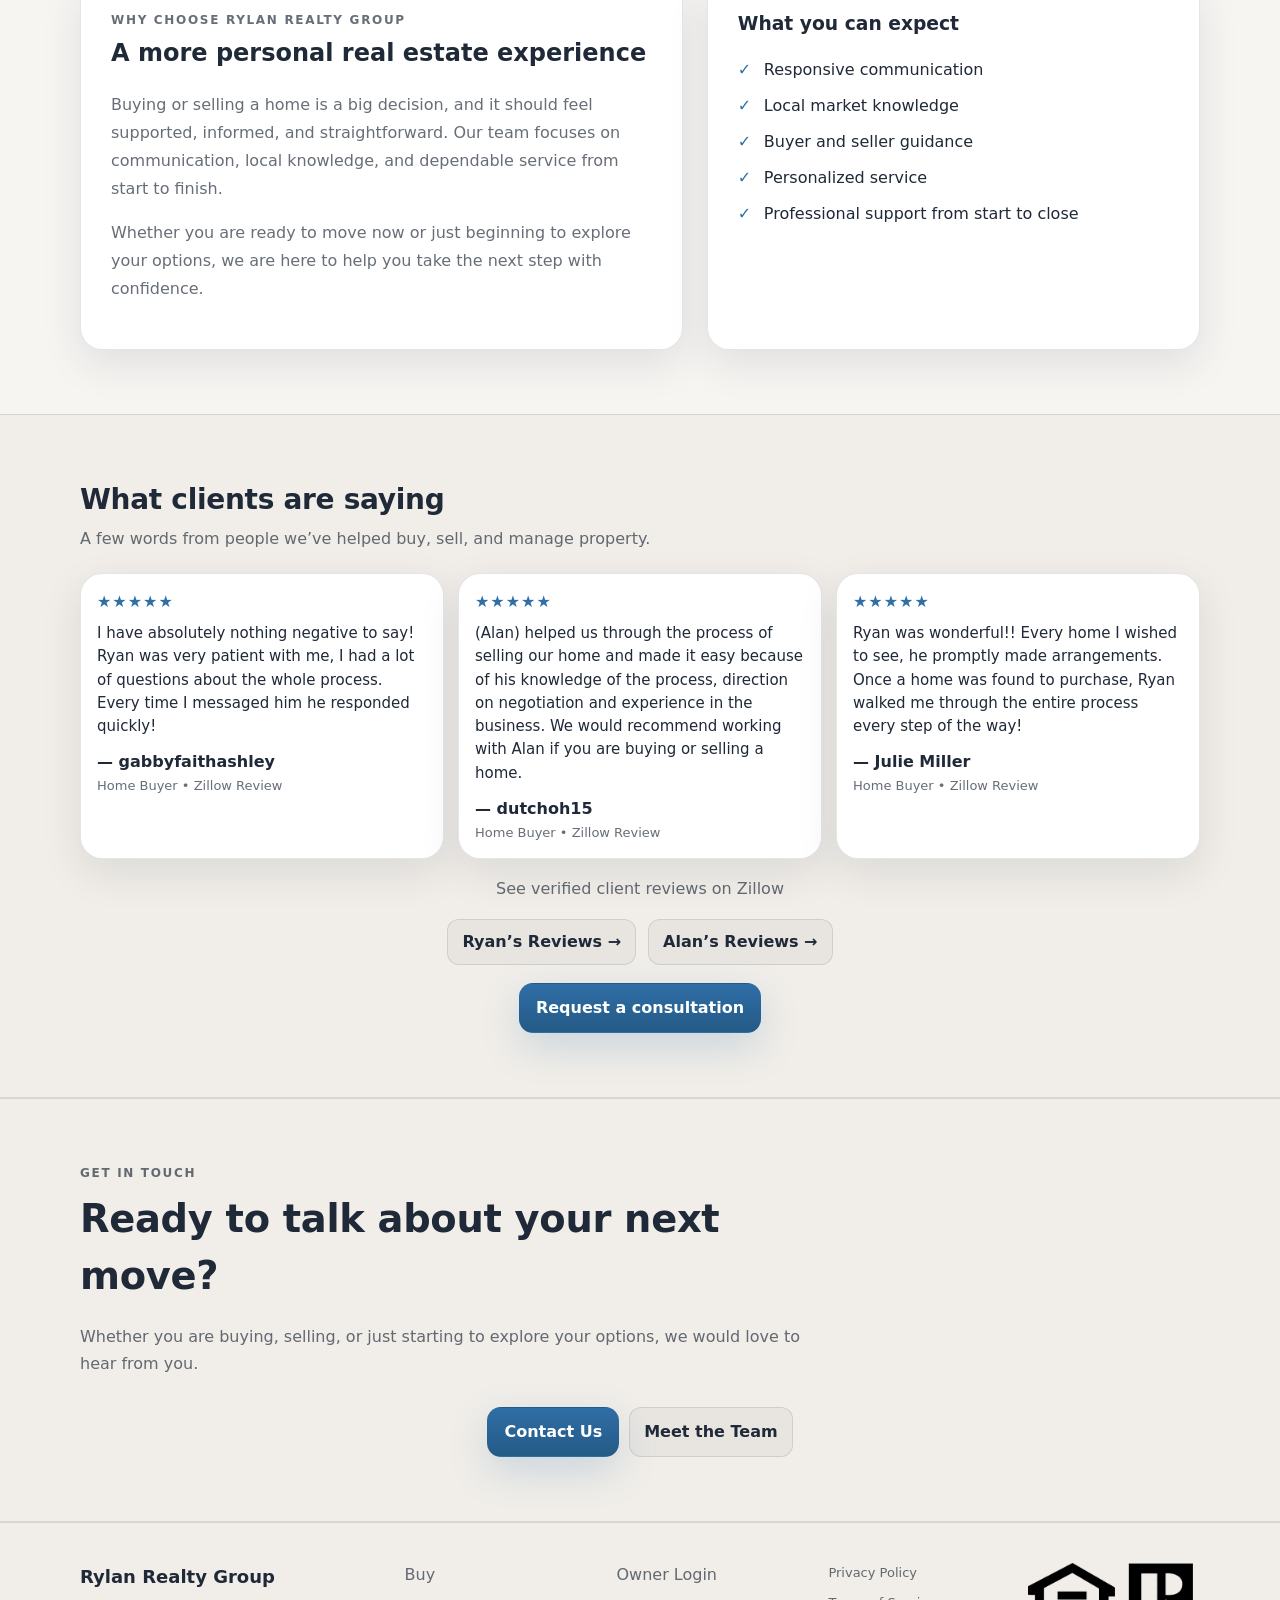
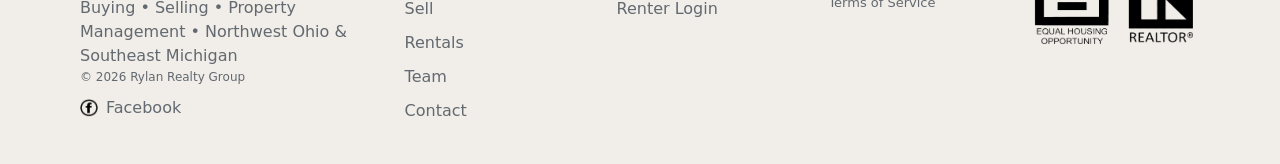
==== commit 2b2e9a3b: "Update index.html" ====
--- a/index.html
+++ b/index.html
@@ -44,6 +44,7 @@
 
       <div class="container hero-content">
         <p class="eyebrow">Northwest Ohio & Southeast Michigan Real Estate</p>
+        <p class="eyebrow">& Property Management</p>
         <h1 class="hero-title">Local guidance. Personal service. Real results.</h1>
         <p class="hero-subtitle">
           Rylan Realty Group helps buyers and sellers move forward with confidence.
@@ -169,6 +170,67 @@
         </div>
       </div>
     </section>
+	  
+  <section class="section section-alt">
+    <div class="container">
+      <div class="section-head">
+        <h2>What clients are saying</h2>
+        <p>A few words from people we’ve helped buy, sell, and manage property.</p>
+      </div>
+
+      <div class="testimonial-grid mobile-scroll-row">
+        <article class="testimonial">
+          <div class="testimonial-stars" aria-label="5 out of 5 stars">★★★★★</div>
+          <p class="testimonial-quote">
+            I have absolutely nothing negative to say! Ryan was very patient with me, I had a lot of questions about the whole process. Every time I messaged him he responded quickly!
+          </p>
+          <div class="testimonial-meta">
+            <div class="testimonial-name">— gabbyfaithashley</div>
+            <div class="testimonial-muted">Home Buyer • Zillow Review</div>
+          </div>
+        </article>
+
+        <article class="testimonial">
+          <div class="testimonial-stars" aria-label="5 out of 5 stars">★★★★★</div>
+          <p class="testimonial-quote">
+            (Alan) helped us through the process of selling our home and made it easy because of his knowledge of the process, direction on negotiation and experience in the business. We would recommend working with Alan if you are buying or selling a home.
+          </p>
+          <div class="testimonial-meta">
+            <div class="testimonial-name">— dutchoh15</div>
+            <div class="testimonial-muted">Home Buyer • Zillow Review</div>
+          </div>
+        </article>
+
+        <article class="testimonial">
+          <div class="testimonial-stars" aria-label="5 out of 5 stars">★★★★★</div>
+          <p class="testimonial-quote">
+            Ryan was wonderful!! Every home I wished to see, he promptly made arrangements. Once a home was found to purchase, Ryan walked me through the entire process every step of the way!
+          </p>
+          <div class="testimonial-meta">
+            <div class="testimonial-name">— Julie Miller</div>
+            <div class="testimonial-muted">Home Buyer • Zillow Review</div>
+          </div>
+        </article>
+      </div>
+
+      <p class="muted center">See verified client reviews on Zillow</p>
+
+      <div class="center">
+        <div class="zillow-links">
+          <a class="btn btn-small" href="https://www.zillow.com/profile/RyanJPhillips" target="_blank" rel="noopener">
+            Ryan’s Reviews →
+          </a>
+          <a class="btn btn-small" href="https://www.zillow.com/profile/Alan-S-Longenecker" target="_blank" rel="noopener">
+            Alan’s Reviews →
+          </a>
+        </div>
+      </div>
+
+      <div class="center">
+        <a class="btn btn-primary" href="contact.html">Request a consultation</a>
+      </div>
+    </div>
+  </section>
 
     <section class="section section-alt">
       <div class="container">
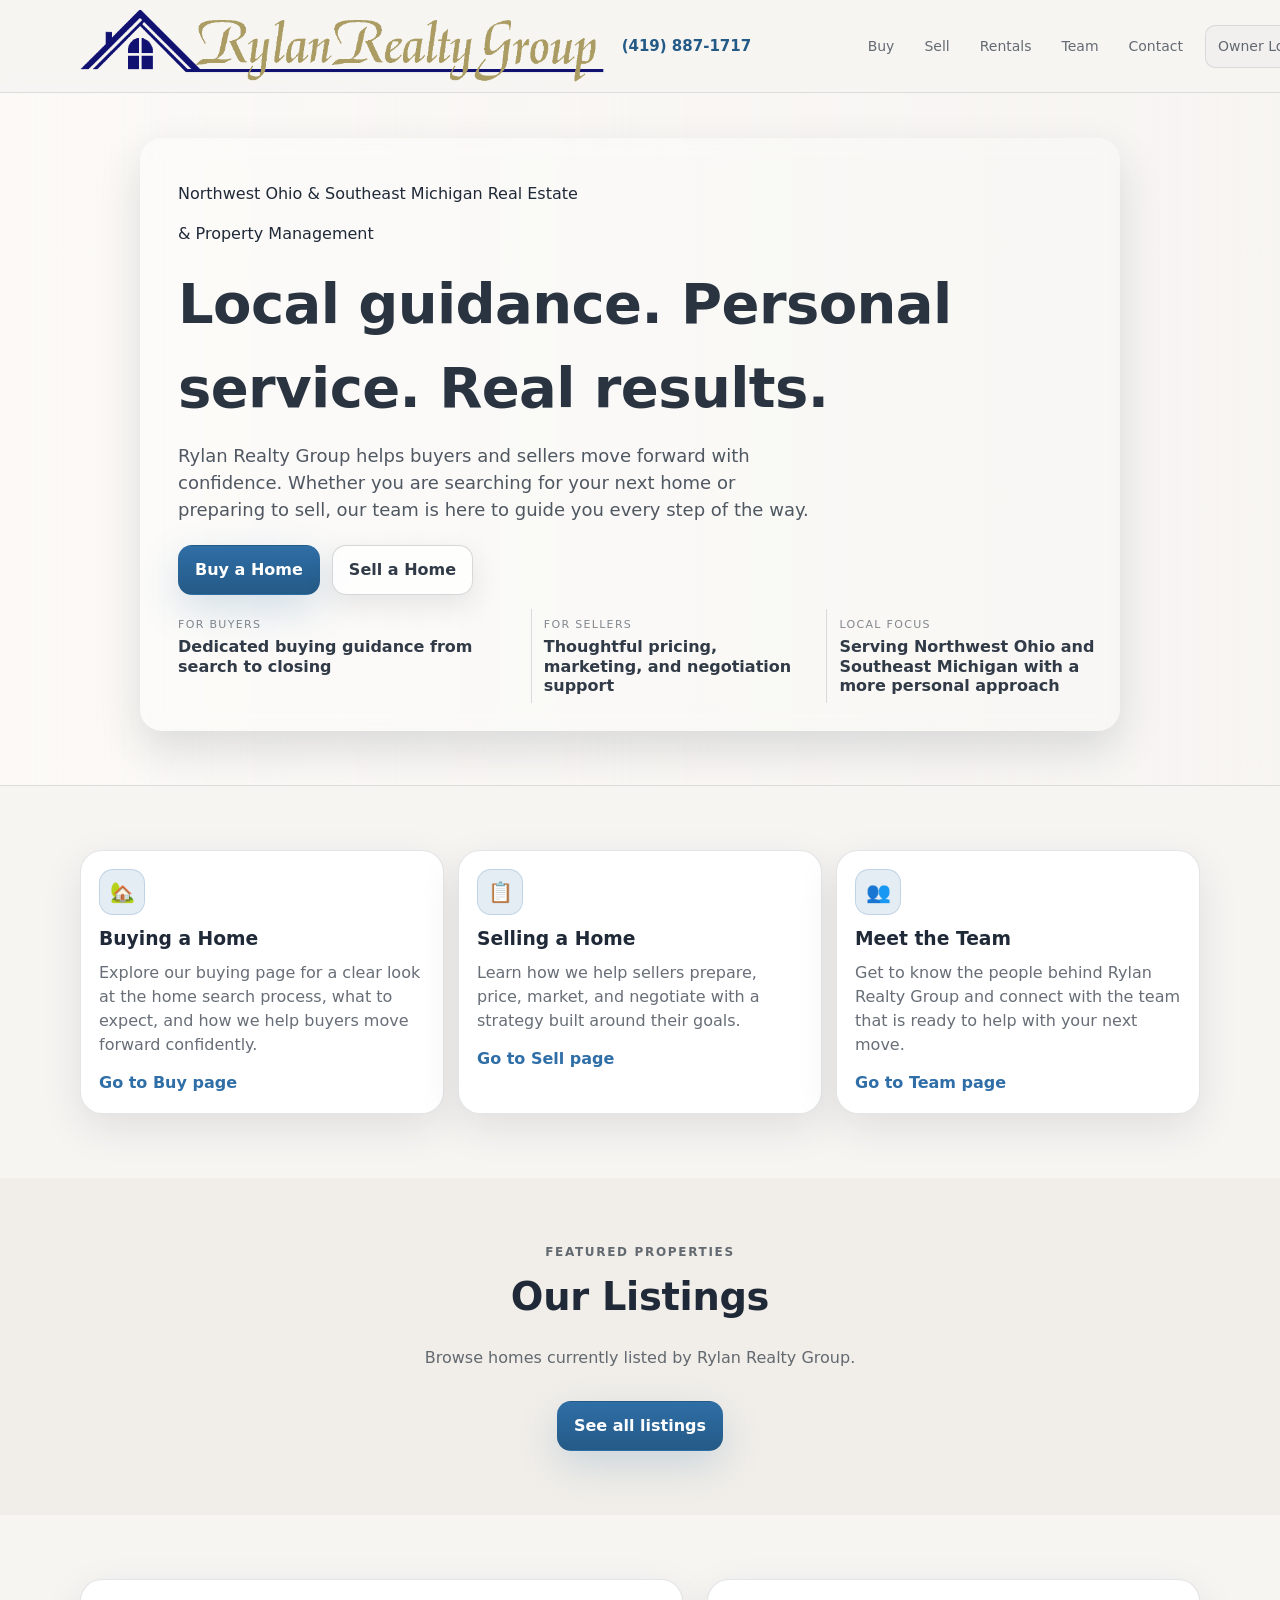
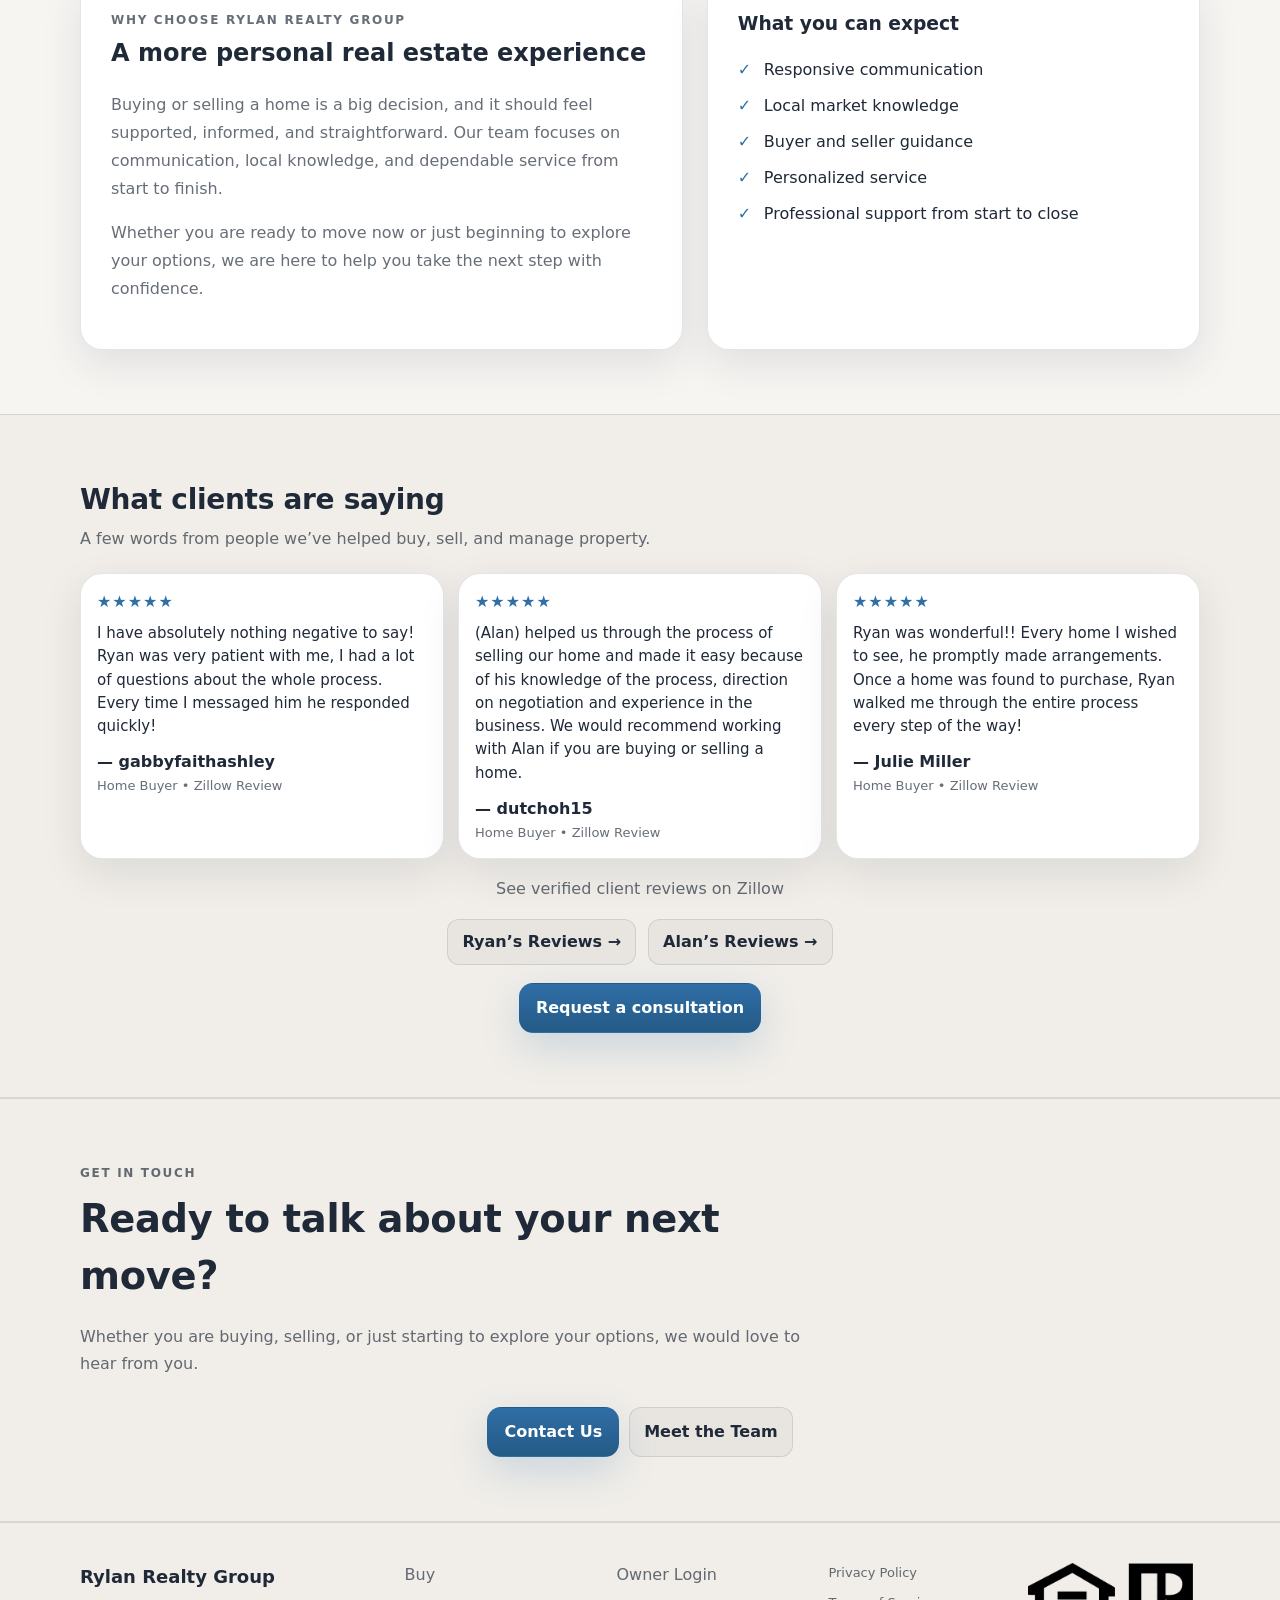
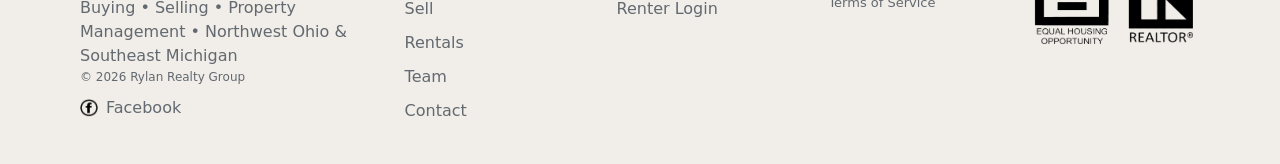
==== commit 13cc1885: "Update index.html" ====
--- a/index.html
+++ b/index.html
@@ -43,8 +43,8 @@
       <div class="hero-media"></div>
 
       <div class="container hero-content">
-        <p class="eyebrow">Northwest Ohio & Southeast Michigan Real Estate</p>
-        <p class="eyebrow">& Property Management</p>
+        <p class="eyebrow_header">Northwest Ohio & Southeast Michigan Real Estate</p>
+        <p class="eyebrow_header">& Property Management</p>
         <h1 class="hero-title">Local guidance. Personal service. Real results.</h1>
         <p class="hero-subtitle">
           Rylan Realty Group helps buyers and sellers move forward with confidence.
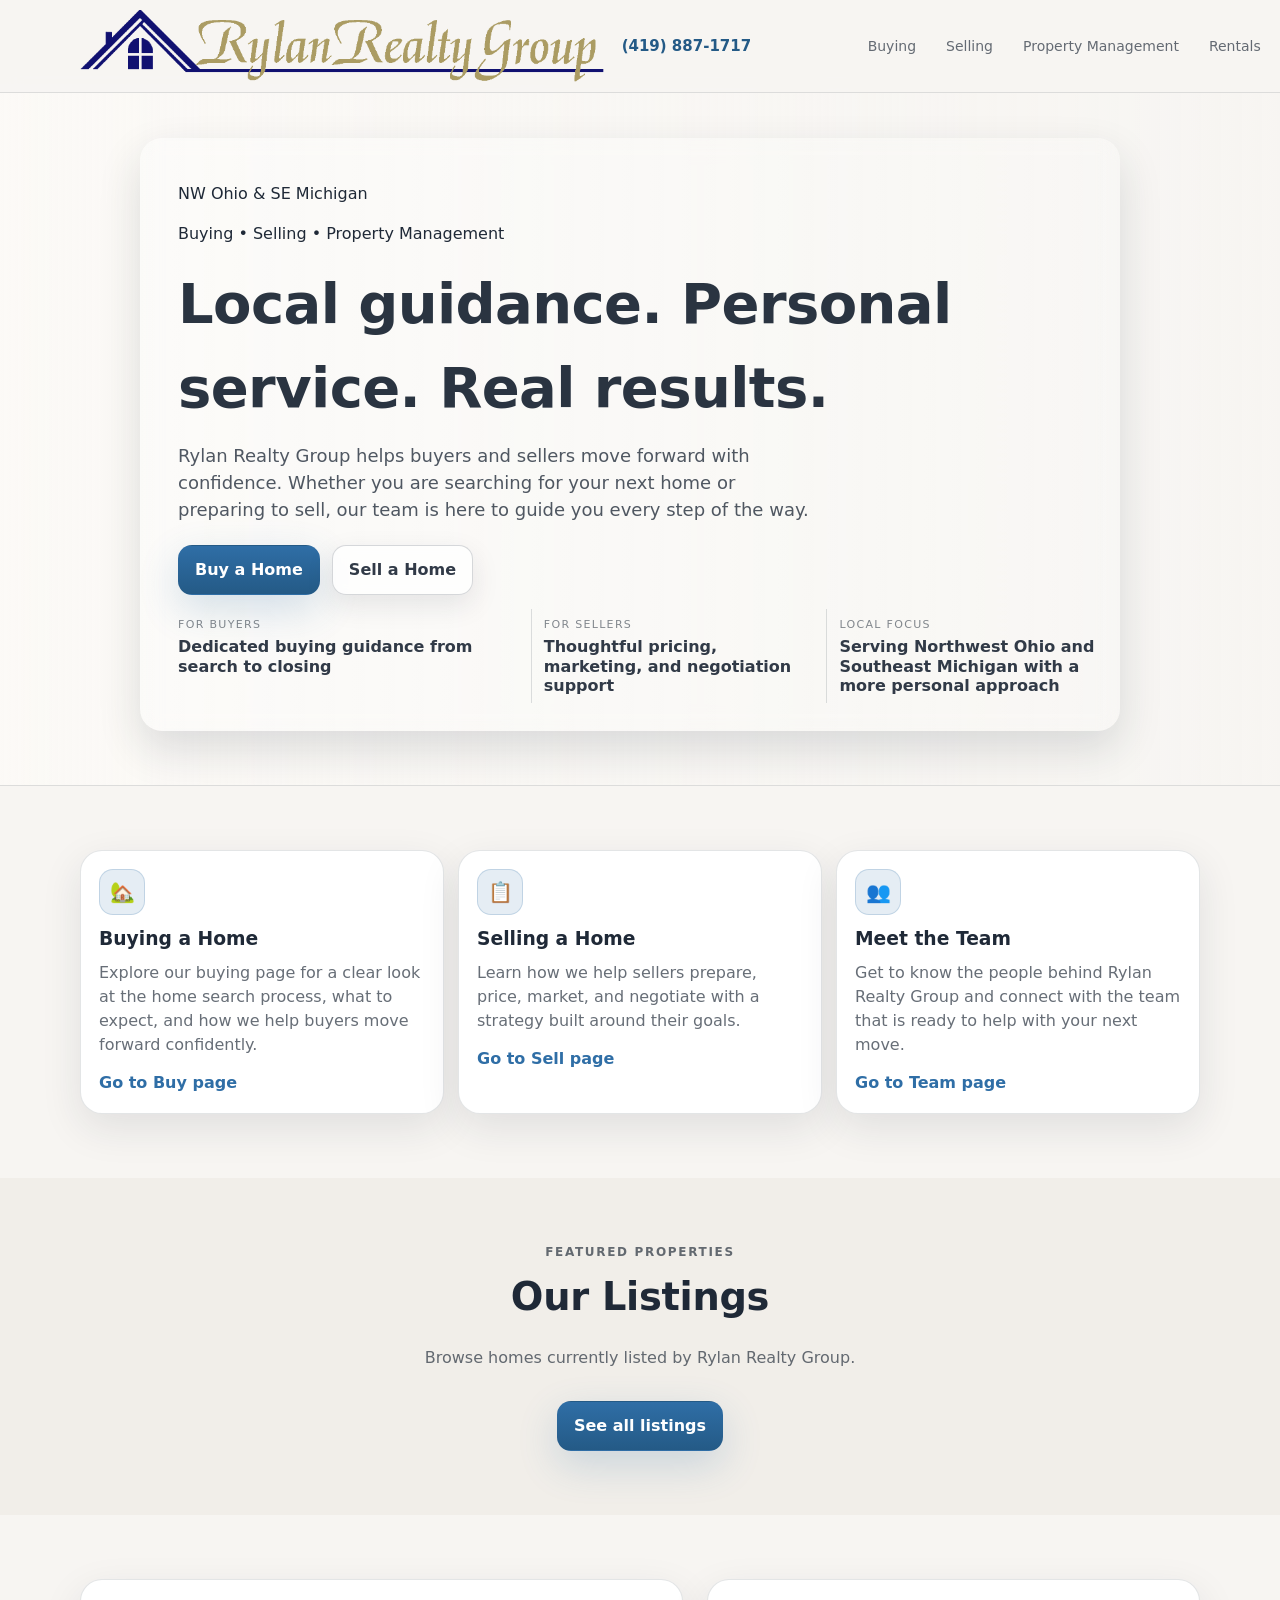
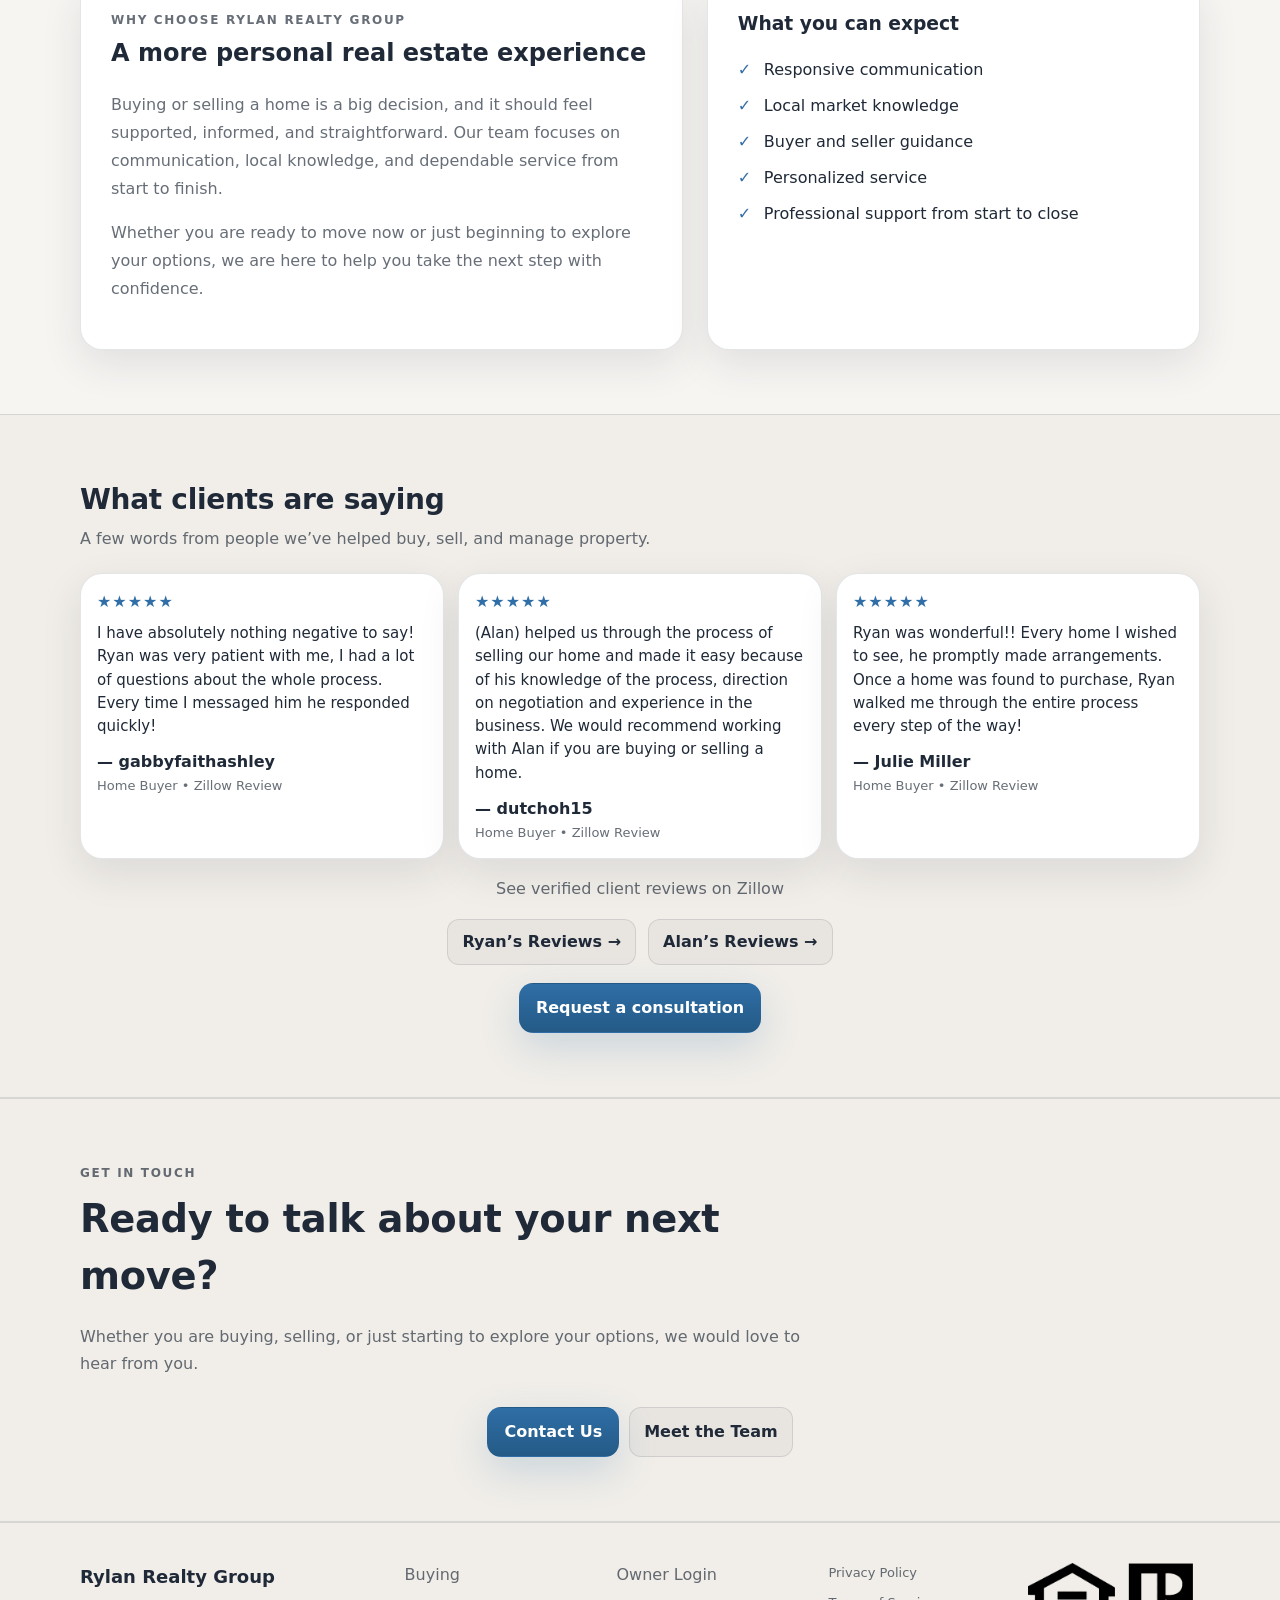
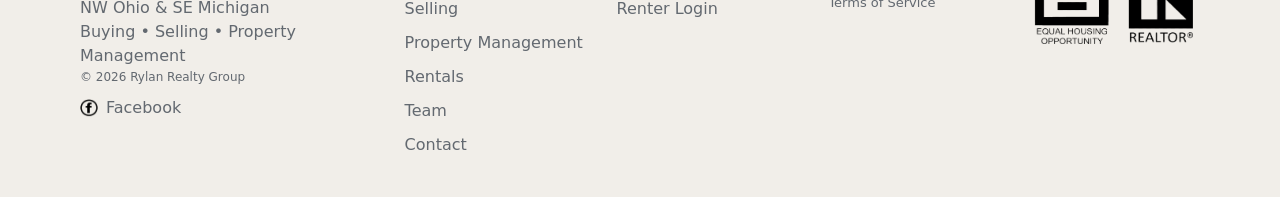
==== commit 819a07ca: "Update index.html" ====
--- a/index.html
+++ b/index.html
@@ -27,8 +27,9 @@
       </button>
 
       <nav class="site-nav" aria-label="Primary navigation">
-        <a href="buy.html" class="nav-link">Buy</a>
-        <a href="sell.html" class="nav-link">Sell</a>
+        <a href="buy.html" class="nav-link">Buying</a>
+        <a href="sell.html" class="nav-link">Selling</a>
+		<a href="property-managment.html" class="nav-link">Property Management</a>
         <a href="https://rylan.managebuilding.com/Resident/public/rentals" class="nav-link" target="_blank" rel="noopener">Rentals</a>
         <a href="team.html" class="nav-link">Team</a>
         <a href="contact.html" class="nav-link">Contact</a>
@@ -43,8 +44,8 @@
       <div class="hero-media"></div>
 
       <div class="container hero-content">
-        <p class="eyebrow_header">Northwest Ohio & Southeast Michigan Real Estate</p>
-        <p class="eyebrow_header">& Property Management</p>
+        <p class="eyebrow_header">NW Ohio & SE Michigan</p>
+        <p class="eyebrow_header">Buying • Selling • Property Management</p>
         <h1 class="hero-title">Local guidance. Personal service. Real results.</h1>
         <p class="hero-subtitle">
           Rylan Realty Group helps buyers and sellers move forward with confidence.
@@ -257,7 +258,8 @@
     <div class="container footer-grid">
       <div>
         <div class="footer-brand">Rylan Realty Group</div>        
-        <div class="muted">Buying • Selling • Property Management • Northwest Ohio & Southeast Michigan</div>
+        <div class="muted">NW Ohio & SE Michigan</div>
+        <div class="muted">Buying • Selling • Property Management</div>
         <div class="muted tiny">© <span id="year"></span> Rylan Realty Group</div>
 
         <a class="footer-social" href="https://www.facebook.com/rylanrealty" target="_blank" rel="noopener" aria-label="Visit us on Facebook">
@@ -265,8 +267,9 @@
       </div>
 
       <div class="footer-links">
-        <a href="buy.html">Buy</a>
-        <a href="sell.html">Sell</a>
+        <a href="buy.html">Buying</a>
+        <a href="sell.html">Selling</a>
+		<a href="property-managment.html">Property Management</a>
         <a href="https://rylan.managebuilding.com/Resident/public/rentals" target="_blank" rel="noopener">Rentals</a>
         <a href="team.html">Team</a>
         <a href="contact.html">Contact</a>
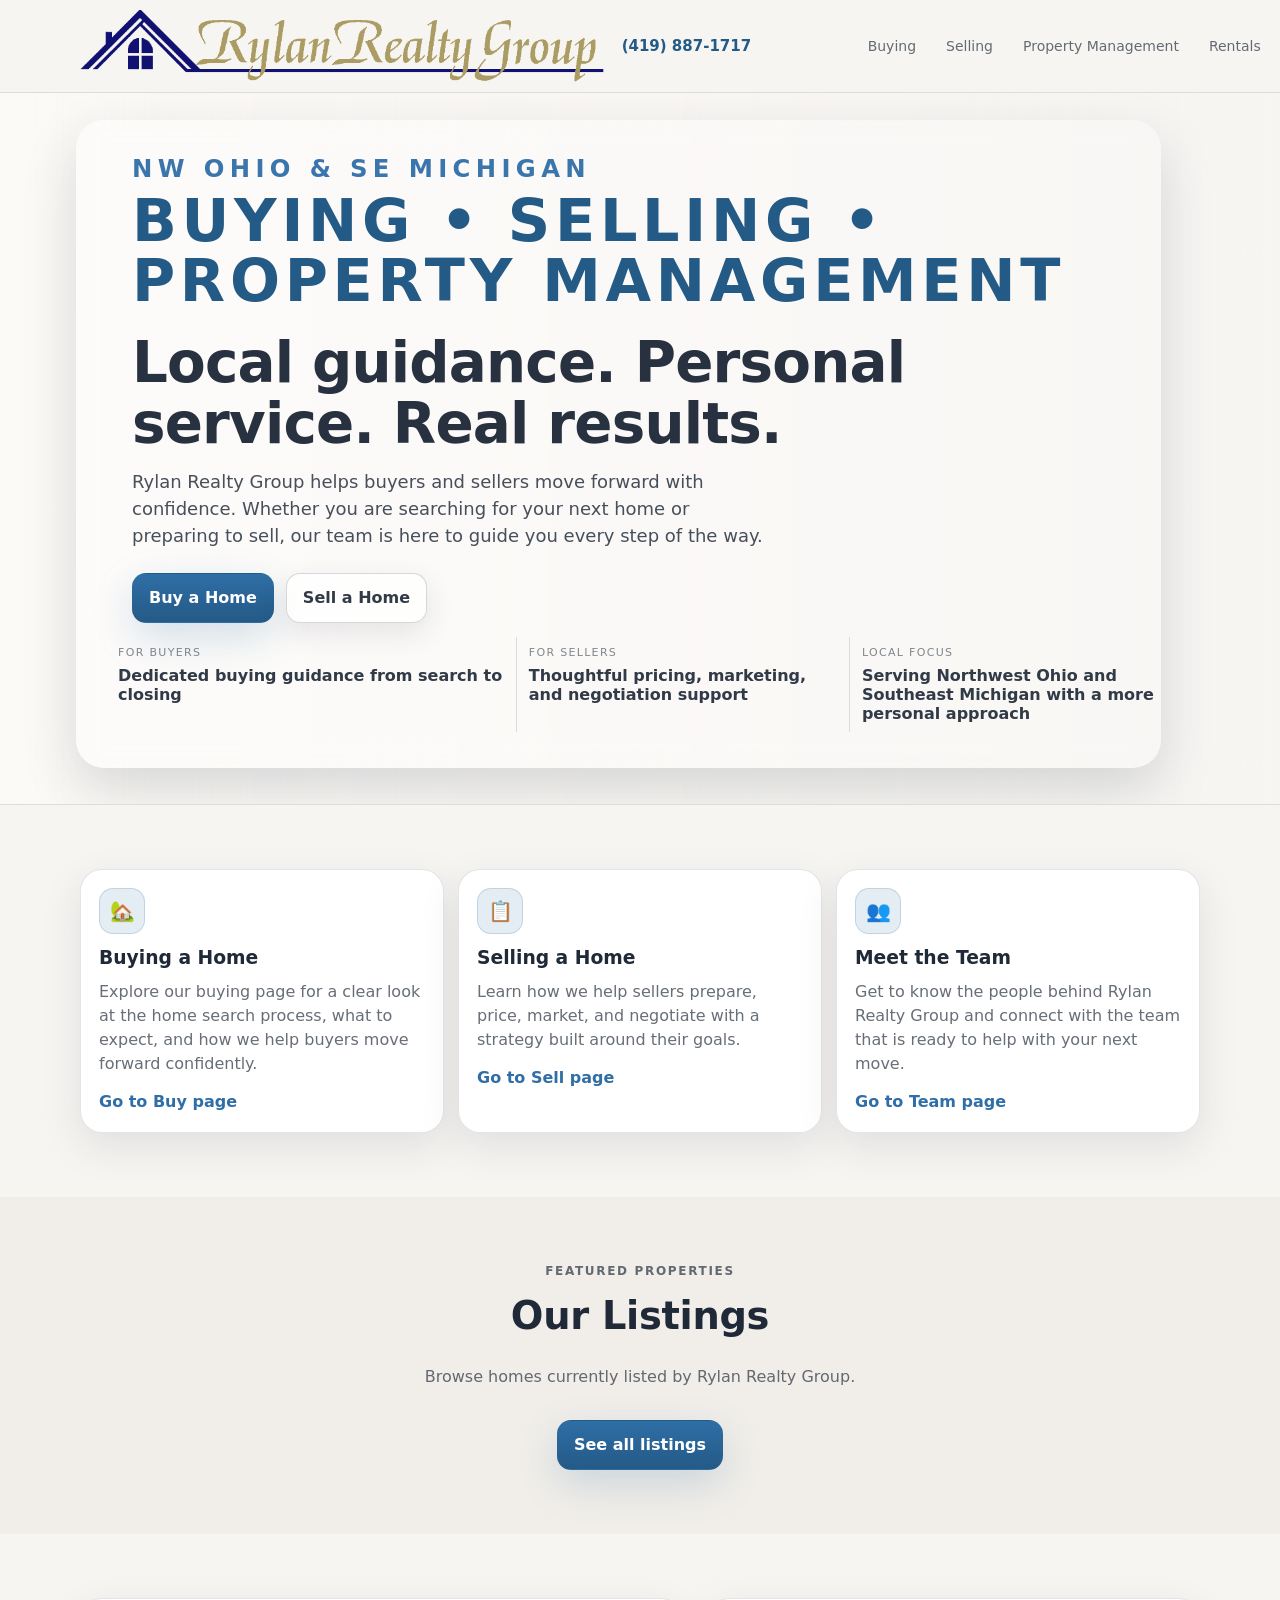
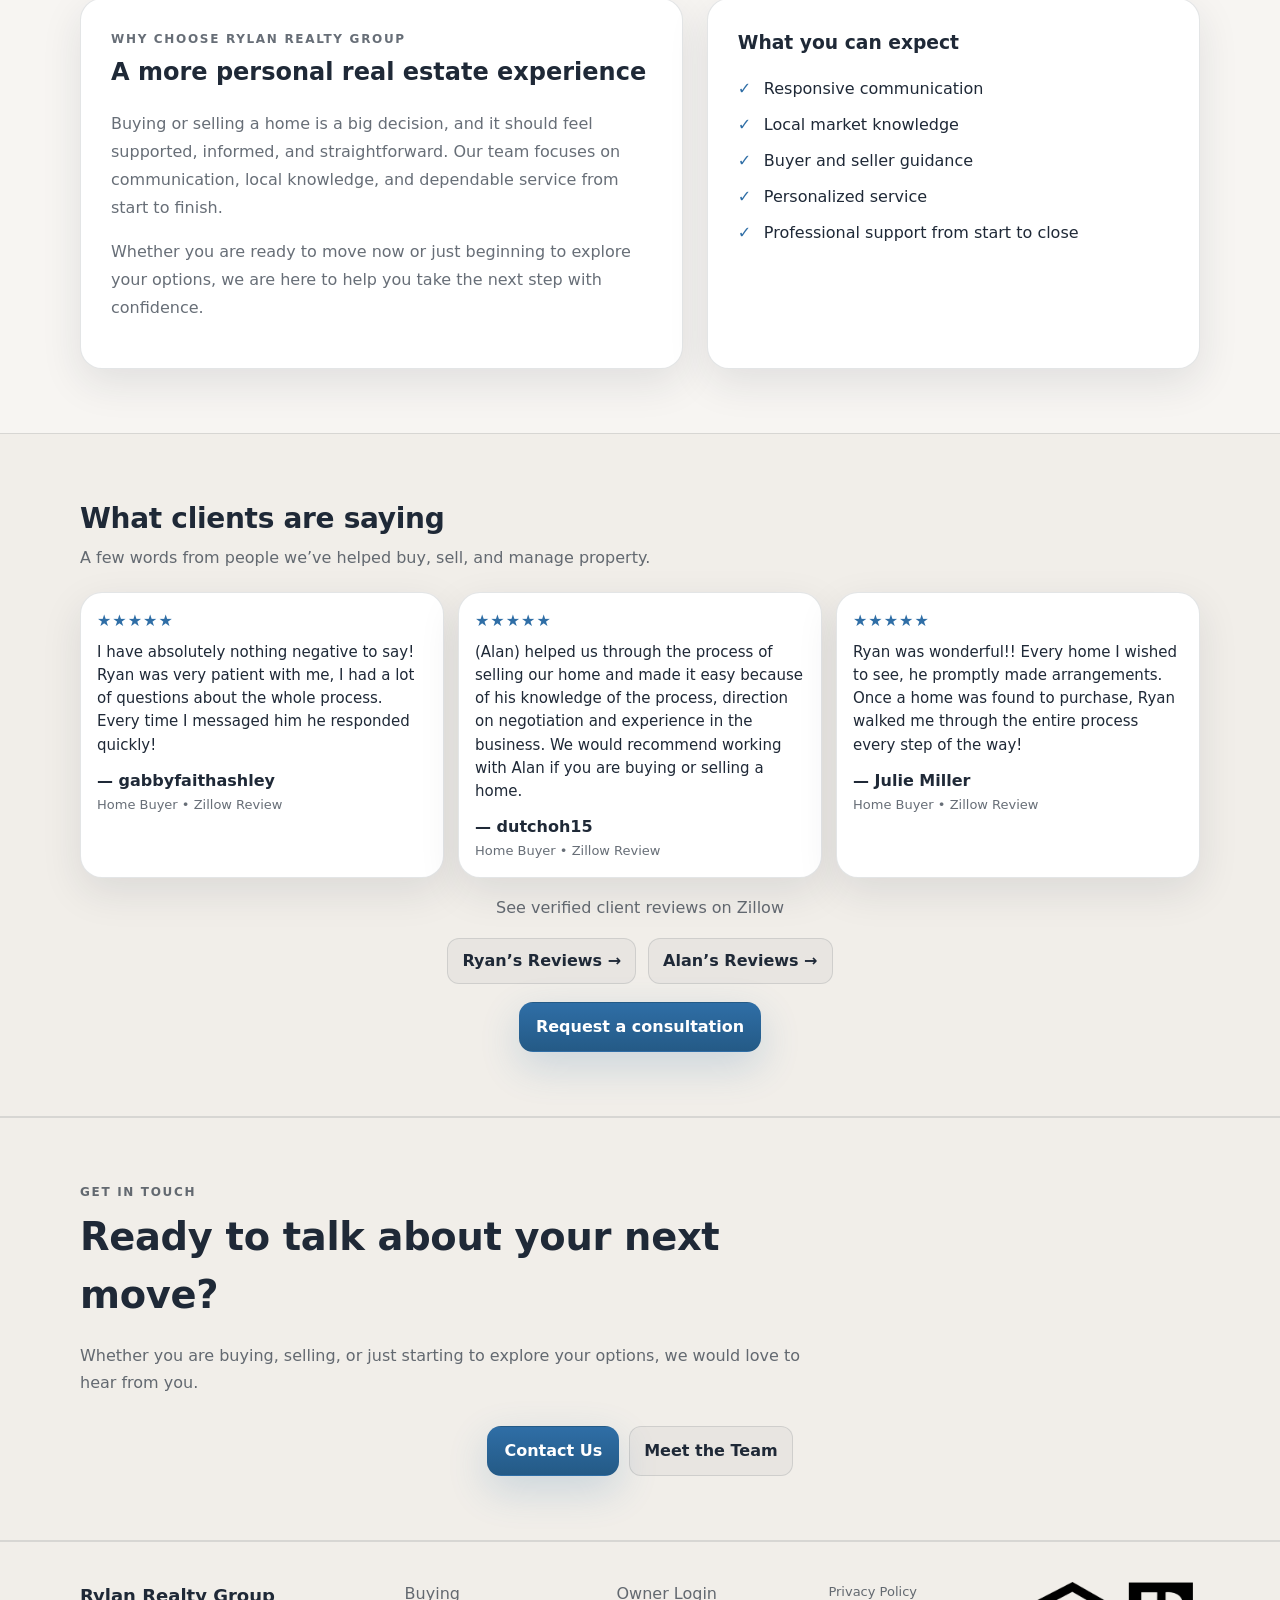
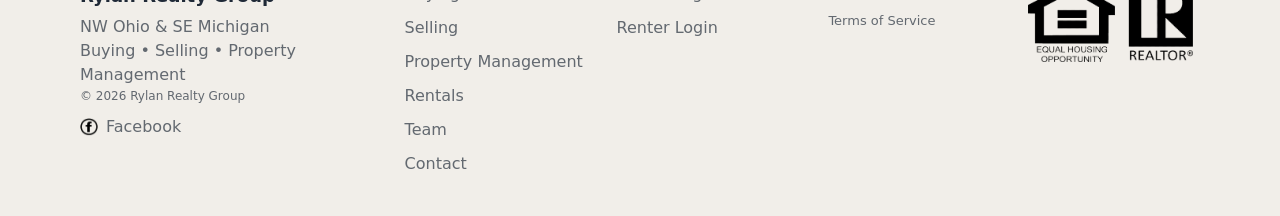
==== commit dd63ff6f: "Update index.html" ====
--- a/index.html
+++ b/index.html
@@ -29,7 +29,7 @@
       <nav class="site-nav" aria-label="Primary navigation">
         <a href="buy.html" class="nav-link">Buying</a>
         <a href="sell.html" class="nav-link">Selling</a>
-		<a href="property-managment.html" class="nav-link">Property Management</a>
+		<a href="property-management.html" class="nav-link">Property Management</a>
         <a href="https://rylan.managebuilding.com/Resident/public/rentals" class="nav-link" target="_blank" rel="noopener">Rentals</a>
         <a href="team.html" class="nav-link">Team</a>
         <a href="contact.html" class="nav-link">Contact</a>
@@ -44,8 +44,8 @@
       <div class="hero-media"></div>
 
       <div class="container hero-content">
-        <p class="eyebrow_header">NW Ohio & SE Michigan</p>
-        <p class="eyebrow_header">Buying • Selling • Property Management</p>
+        <p class="hero-location">NW Ohio &amp; SE Michigan</p>
+			<p class="hero-services">Buying • Selling • Property&nbsp;Management</p>
         <h1 class="hero-title">Local guidance. Personal service. Real results.</h1>
         <p class="hero-subtitle">
           Rylan Realty Group helps buyers and sellers move forward with confidence.
@@ -269,7 +269,7 @@
       <div class="footer-links">
         <a href="buy.html">Buying</a>
         <a href="sell.html">Selling</a>
-		<a href="property-managment.html">Property Management</a>
+		<a href="property-management.html">Property Management</a>
         <a href="https://rylan.managebuilding.com/Resident/public/rentals" target="_blank" rel="noopener">Rentals</a>
         <a href="team.html">Team</a>
         <a href="contact.html">Contact</a>
--- a/css/styles.css
+++ b/css/styles.css
@@ -226,48 +226,75 @@
 
 .hero-content {
   position: relative;
-  width: min(980px, 100%);
+  width: min(1100px, 100%);
   padding: 72px 0;
 }
 
 .hero-content::before {
   content: "";
   position: absolute;
-  left: -10px;
-  top: 44px;
-  bottom: 44px;
-  width: min(980px, 92vw);
-  border-radius: 22px;
+  left: -14px;
+  top: 36px;
+  bottom: 36px;
+  width: min(1085px, 95vw);
+  border-radius: 28px;
   background: linear-gradient(
     90deg,
-    rgba(255, 255, 255, 0.32) 0%,
-    rgba(255, 255, 255, 0.25) 55%,
+    rgba(255, 255, 255, 0.42) 0%,
+    rgba(255, 255, 255, 0.30) 55%,
     rgba(255, 255, 255, 0.18) 100%
   );
-  box-shadow: 0 18px 44px rgba(31, 41, 55, 0.14);
-  backdrop-filter: blur(10px);
+  box-shadow: 0 22px 54px rgba(31, 41, 55, 0.16);
+  backdrop-filter: blur(12px);
   z-index: 0;
 }
 
 .hero-content > * {
   position: relative;
   z-index: 1;
-  padding-left: 28px;
-  padding-right: 18px;
+  padding-left: 42px;
+  padding-right: 26px;
+}
+
+.hero-location {
+  margin: 0 0 8px;
+  max-width: 900px;
+  font-size: clamp(18px, 1.9vw, 28px);
+  line-height: 1.1;
+  font-weight: 800;
+  letter-spacing: 0.22em;
+  text-transform: uppercase;
+  color: rgba(47, 110, 166, 0.95);
+  text-shadow: 0 1px 0 rgba(255, 255, 255, 0.32);
+}
+
+.hero-services {
+  margin: 0 0 22px;
+  max-width: 980px;
+  font-size: clamp(34px, 4.6vw, 64px);
+  line-height: 1.02;
+  font-weight: 900;
+  letter-spacing: 0.08em;
+  text-transform: uppercase;
+  color: #245A86;
+  text-wrap: balance;
+  text-shadow: 0 1px 0 rgba(255, 255, 255, 0.3);
 }
 
 .hero-title {
-  margin: 0 0 12px;
-  letter-spacing: -0.6px;
-  font-size: clamp(34px, 4.4vw, 56px);
-  color: rgba(31, 41, 55, 0.95);
+  margin: 0 0 14px;
+  max-width: 900px;
+  letter-spacing: -0.8px;
+  font-size: clamp(34px, 4.4vw, 58px);
+  line-height: 1.08;
+  color: rgba(31, 41, 55, 0.96);
 }
 
 .hero-subtitle {
-  margin: 0 0 22px;
-  color: rgba(31, 41, 55, 0.78);
+  margin: 0 0 24px;
+  color: rgba(31, 41, 55, 0.82);
   font-size: 18px;
-  max-width: 60ch;
+  max-width: 62ch;
 }
 
 .hero-actions {
@@ -1096,6 +1123,45 @@
   }
 }
 
+@media (max-width: 720px) {
+ .hero-content {
+  padding: 36px 0 48px;
+}
+
+.hero-content::before {
+  left: -6px;
+  right: -6px;
+  width: auto;
+  top: 18px;
+  bottom: 18px;
+  border-radius: 20px;
+}
+
+.hero-content > * {
+  padding-left: 24px;
+  padding-right: 20px;
+}
+
+.hero-location {
+  margin-bottom: 8px;
+  font-size: clamp(15px, 3.6vw, 20px);
+  letter-spacing: 0.14em;
+  line-height: 1.15;
+}
+
+.hero-services {
+  margin-bottom: 16px;
+  font-size: clamp(28px, 8.2vw, 42px);
+  line-height: 1.05;
+  letter-spacing: 0.05em;
+}
+
+.hero-title {
+  font-size: clamp(30px, 9vw, 42px);
+  line-height: 1.1;
+}
+}
+
 /* =========================
    Responsive
 ========================= */
@@ -1310,14 +1376,40 @@
 
 .form-status {
   margin-top: 14px;
+  padding: 12px 14px;
+  border-radius: 14px;
   font-size: 0.95rem;
   line-height: 1.5;
+  border: 1px solid transparent;
+  display: none;
+}
+
+.form-status.is-visible {
+  display: block;
 }
 
 .form-status.is-success {
+  background: rgba(22, 101, 52, 0.08);
+  border-color: rgba(22, 101, 52, 0.18);
   color: #166534;
 }
 
 .form-status.is-error {
+  background: rgba(185, 28, 28, 0.08);
+  border-color: rgba(185, 28, 28, 0.18);
   color: #b91c1c;
 }
+
+button[disabled] {
+  opacity: 0.7;
+  cursor: not-allowed;
+}
+
+.cf-turnstile {
+  margin: 12px 0 6px;
+}
+
+#contactSubmit[disabled] {
+  opacity: 0.65;
+  cursor: not-allowed;
+}
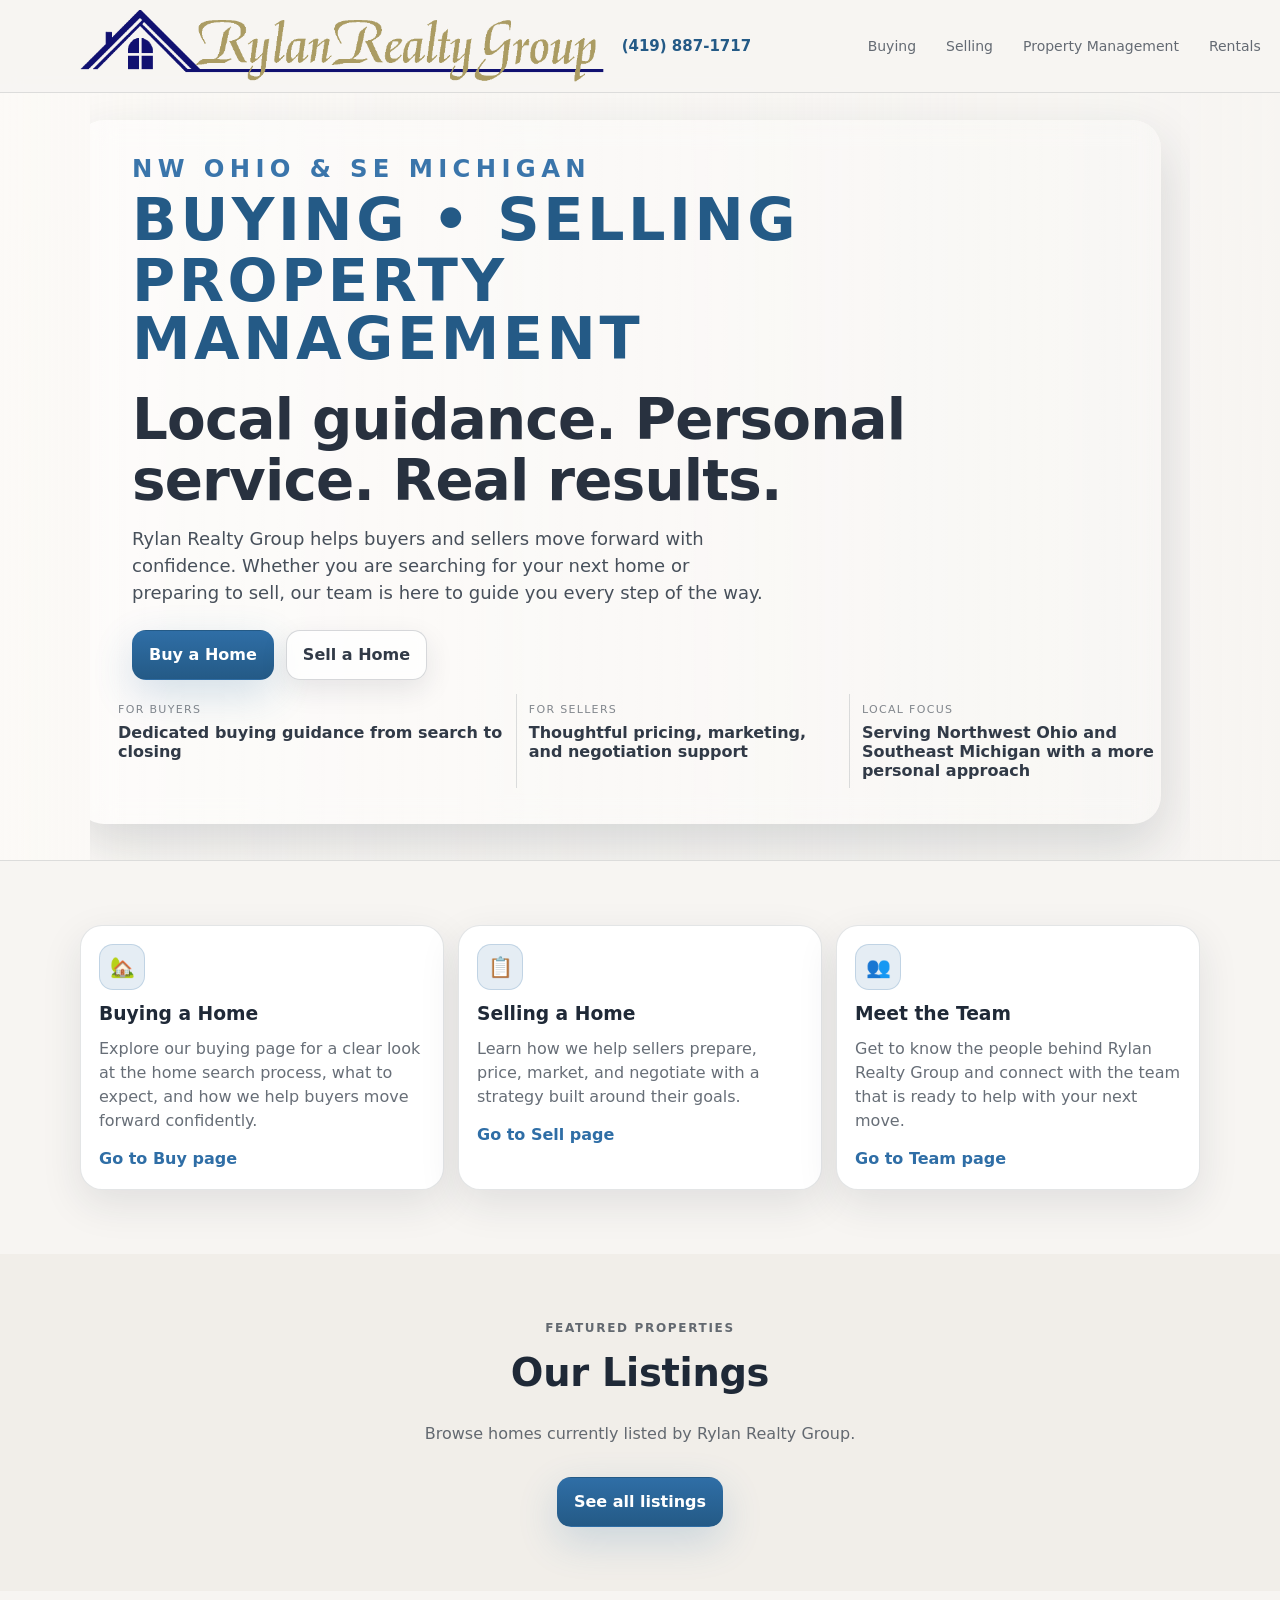
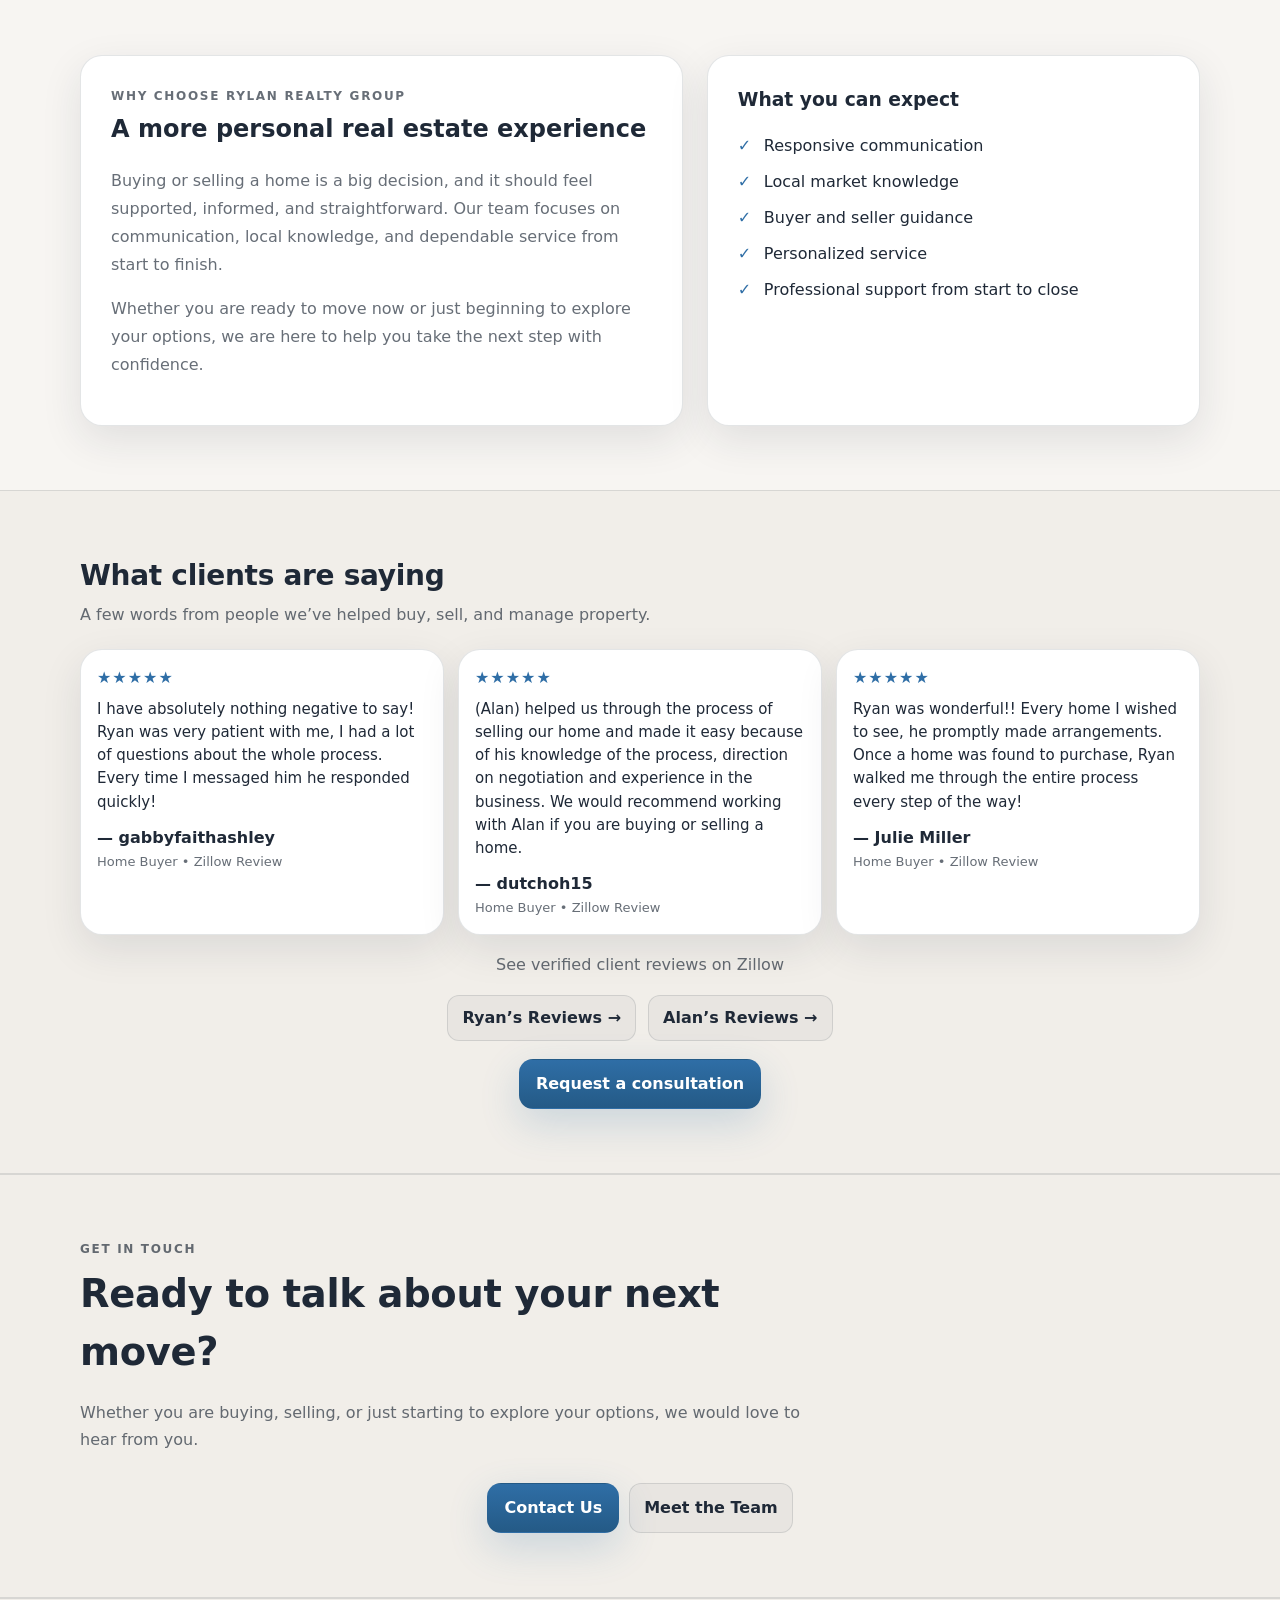
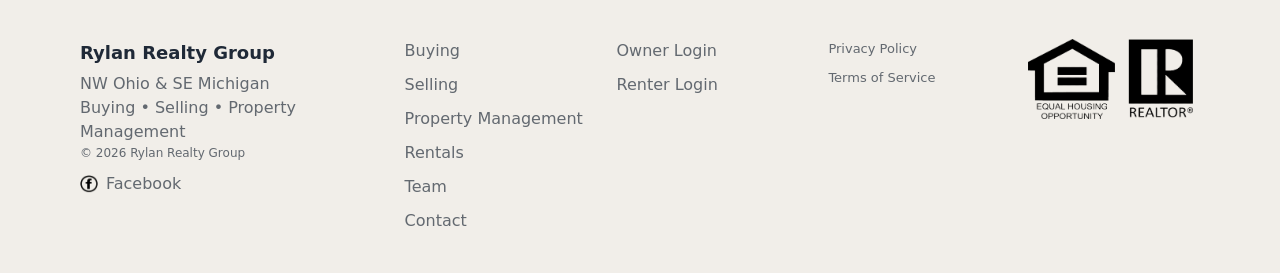
==== commit d0ec2002: "Update index.html" ====
--- a/index.html
+++ b/index.html
@@ -44,8 +44,11 @@
       <div class="hero-media"></div>
 
       <div class="container hero-content">
-        <p class="hero-location">NW Ohio &amp; SE Michigan</p>
-			<p class="hero-services">Buying • Selling • Property&nbsp;Management</p>
+       <p class="hero-location">NW Ohio &amp; SE Michigan</p>
+		<div class="hero-services">
+		  <span>Buying • Selling</span>
+		  <span>Property Management</span>
+		</div>
         <h1 class="hero-title">Local guidance. Personal service. Real results.</h1>
         <p class="hero-subtitle">
           Rylan Realty Group helps buyers and sellers move forward with confidence.
--- a/css/styles.css
+++ b/css/styles.css
@@ -228,6 +228,7 @@
   position: relative;
   width: min(1100px, 100%);
   padding: 72px 0;
+  overflow: hidden;
 }
 
 .hero-content::before {
@@ -269,16 +270,22 @@
 }
 
 .hero-services {
+  display: flex;
+  flex-direction: column;
+  gap: 4px;
   margin: 0 0 22px;
-  max-width: 980px;
+  max-width: 920px;
   font-size: clamp(34px, 4.6vw, 64px);
-  line-height: 1.02;
+  line-height: 0.98;
   font-weight: 900;
-  letter-spacing: 0.08em;
+  letter-spacing: 0.06em;
   text-transform: uppercase;
   color: #245A86;
-  text-wrap: balance;
   text-shadow: 0 1px 0 rgba(255, 255, 255, 0.3);
+}
+
+.hero-services span {
+  display: block;
 }
 
 .hero-title {
@@ -1125,41 +1132,43 @@
 
 @media (max-width: 720px) {
  .hero-content {
-  padding: 36px 0 48px;
-}
-
-.hero-content::before {
-  left: -6px;
-  right: -6px;
-  width: auto;
-  top: 18px;
-  bottom: 18px;
-  border-radius: 20px;
-}
-
-.hero-content > * {
-  padding-left: 24px;
-  padding-right: 20px;
-}
-
-.hero-location {
-  margin-bottom: 8px;
-  font-size: clamp(15px, 3.6vw, 20px);
-  letter-spacing: 0.14em;
-  line-height: 1.15;
-}
-
-.hero-services {
-  margin-bottom: 16px;
-  font-size: clamp(28px, 8.2vw, 42px);
-  line-height: 1.05;
-  letter-spacing: 0.05em;
-}
-
-.hero-title {
-  font-size: clamp(30px, 9vw, 42px);
-  line-height: 1.1;
-}
+    padding: 36px 0 48px;
+  }
+  
+  .hero-content::before {
+    left: -6px;
+    right: -6px;
+    width: auto;
+    top: 18px;
+    bottom: 18px;
+    border-radius: 20px;
+  }
+  
+  .hero-content > * {
+    padding-left: 24px;
+    padding-right: 24px;
+  }
+  
+  .hero-location {
+    margin-bottom: 8px;
+    font-size: clamp(15px, 3.6vw, 20px);
+    letter-spacing: 0.14em;
+    line-height: 1.15;
+  }
+  
+  .hero-services {
+    gap: 2px;
+    margin-bottom: 16px;
+    max-width: 100%;
+    font-size: clamp(24px, 7vw, 36px);
+    line-height: 1.02;
+    letter-spacing: 0.03em;
+  }
+  
+  .hero-title {
+    font-size: clamp(28px, 8.6vw, 42px);
+    line-height: 1.08;
+  }
 }
 
 /* =========================
